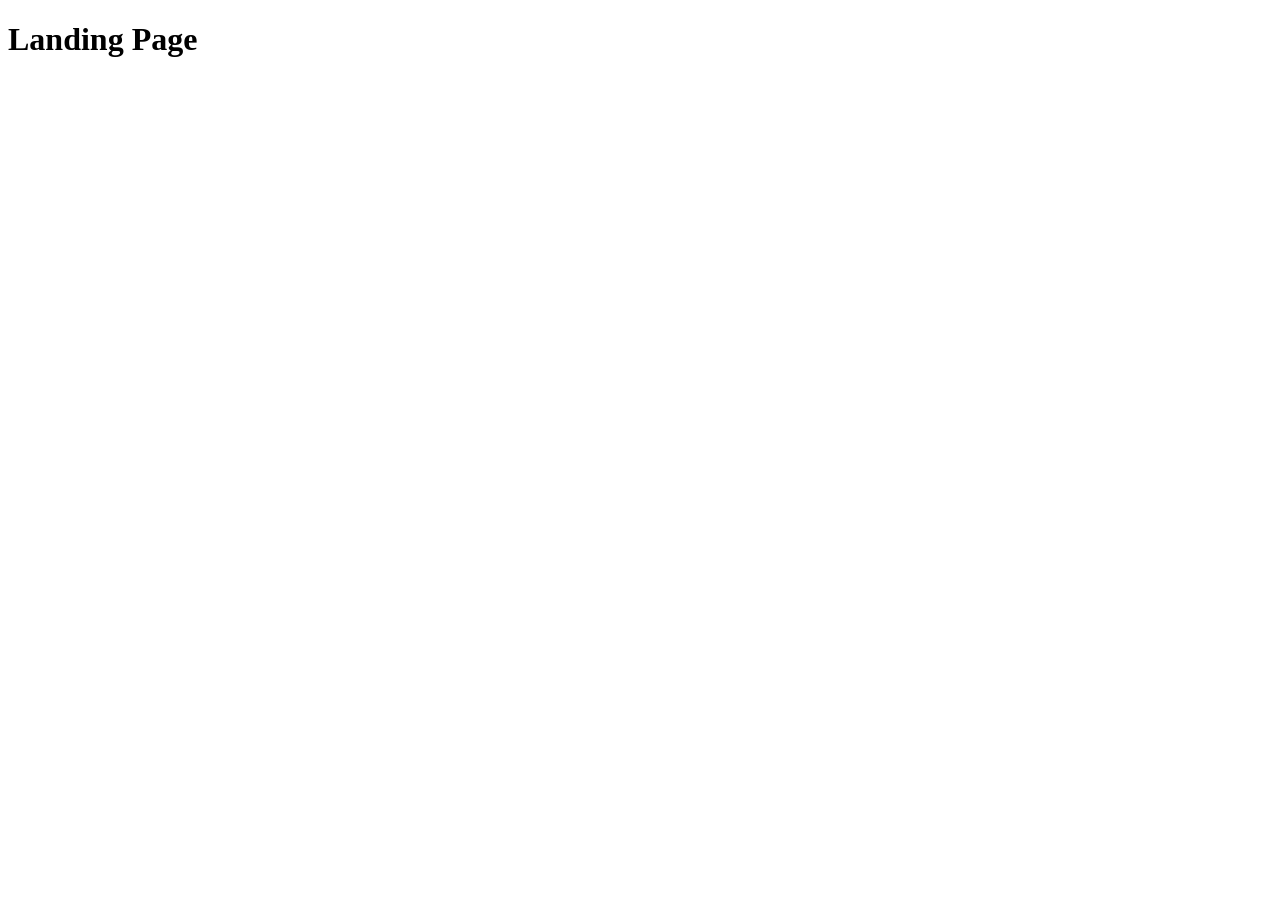
==== index.html @ e4af078d "deploy" ====
<!doctype html>
<html lang="en">
  <head>
    <meta charset="UTF-8" />
    <meta
      name="viewport"
      content="width=device-width, initial-scale=1.0"
    />
    <title>Landing Page</title>
    <link
      rel="stylesheet"
      href="src/styles/main.scss"
    />
    <script
      src="src/scripts/main.js"
      defer
    ></script>
  </head>
  <body>
    <h1>Landing Page</h1>
  </body>
</html>
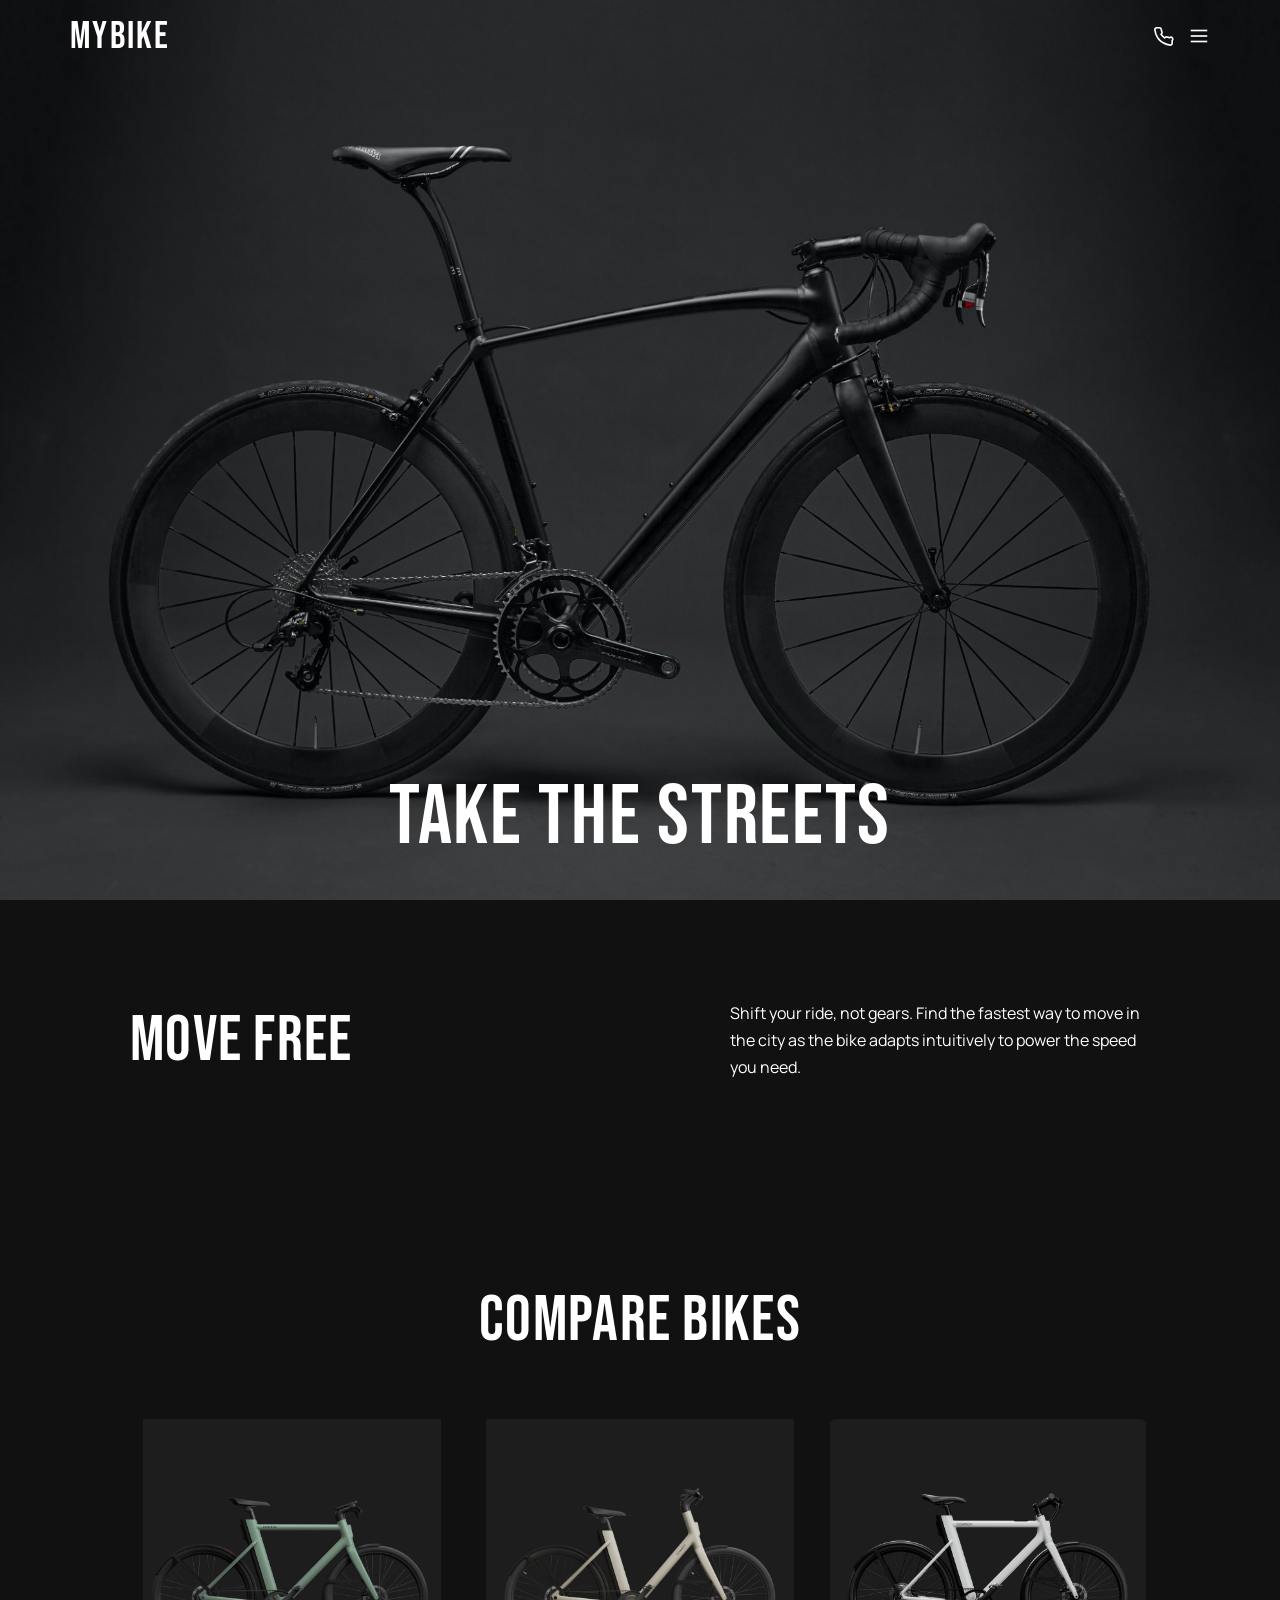
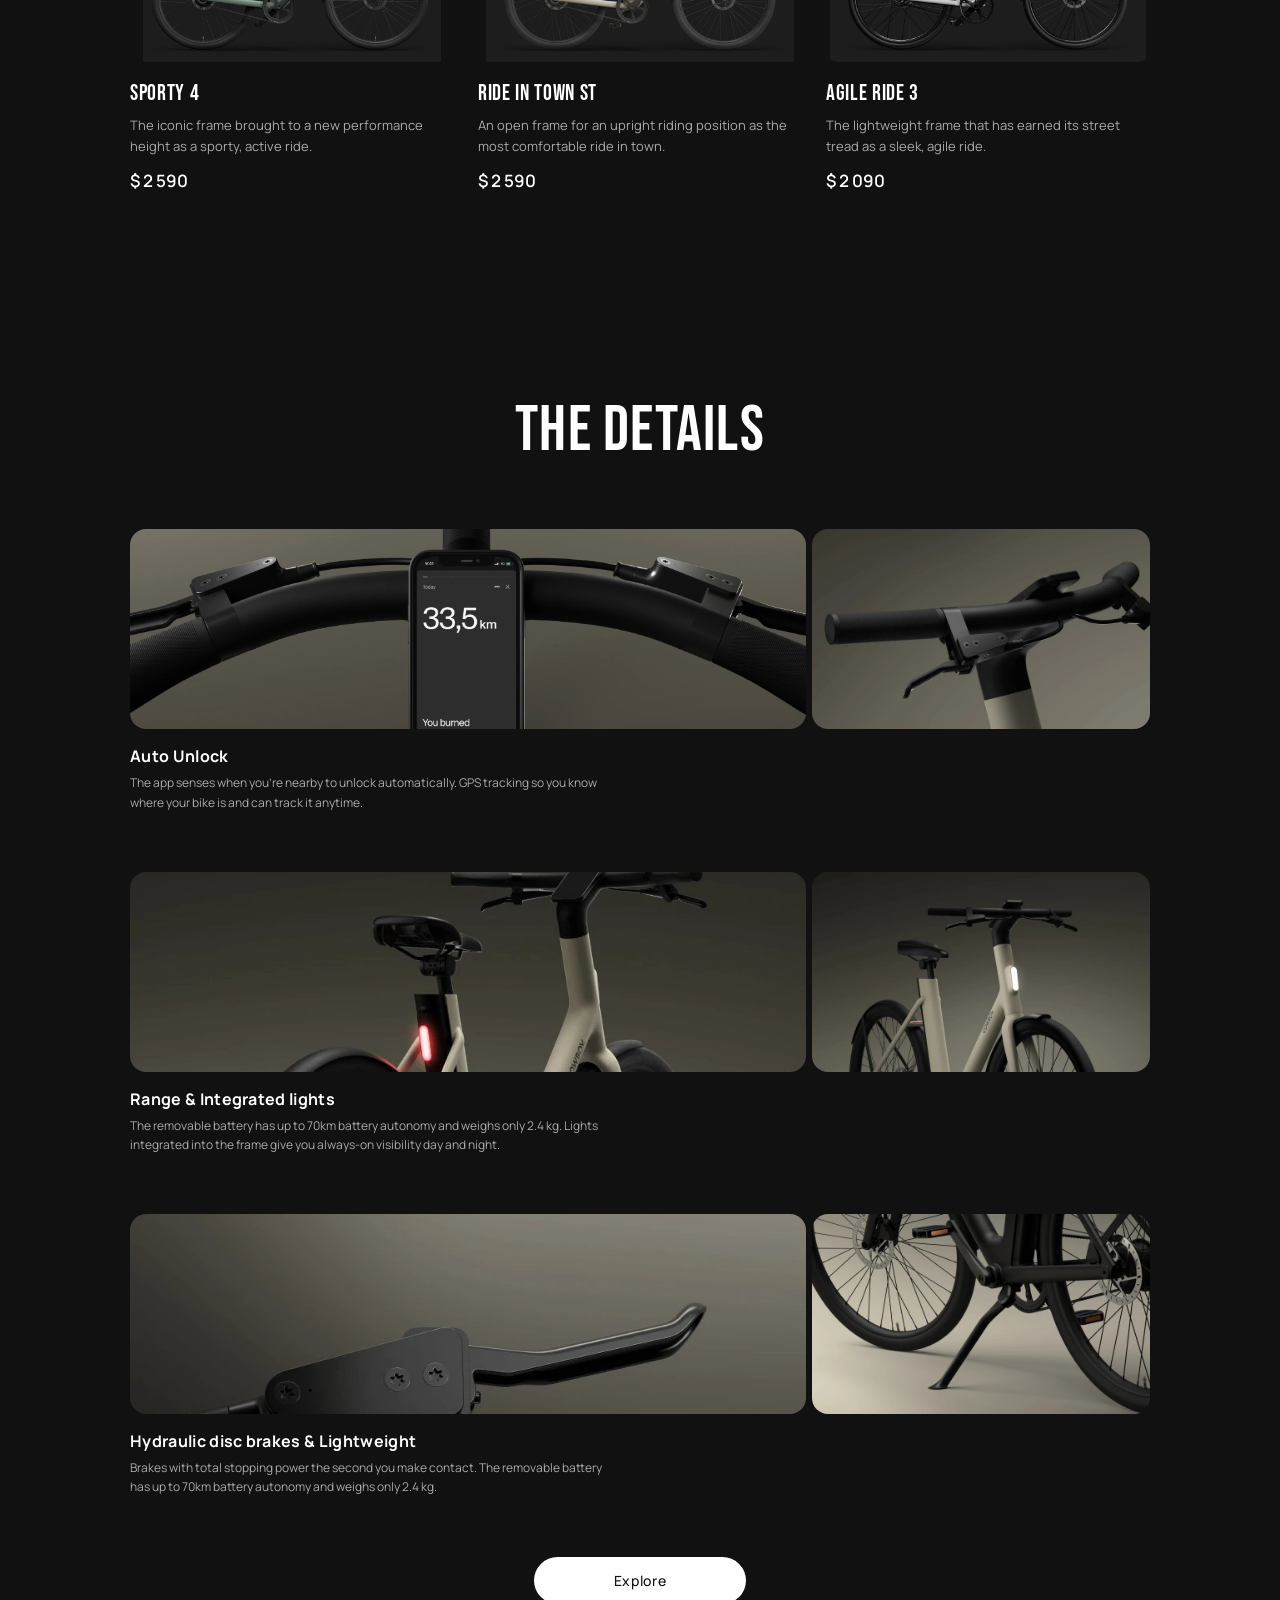
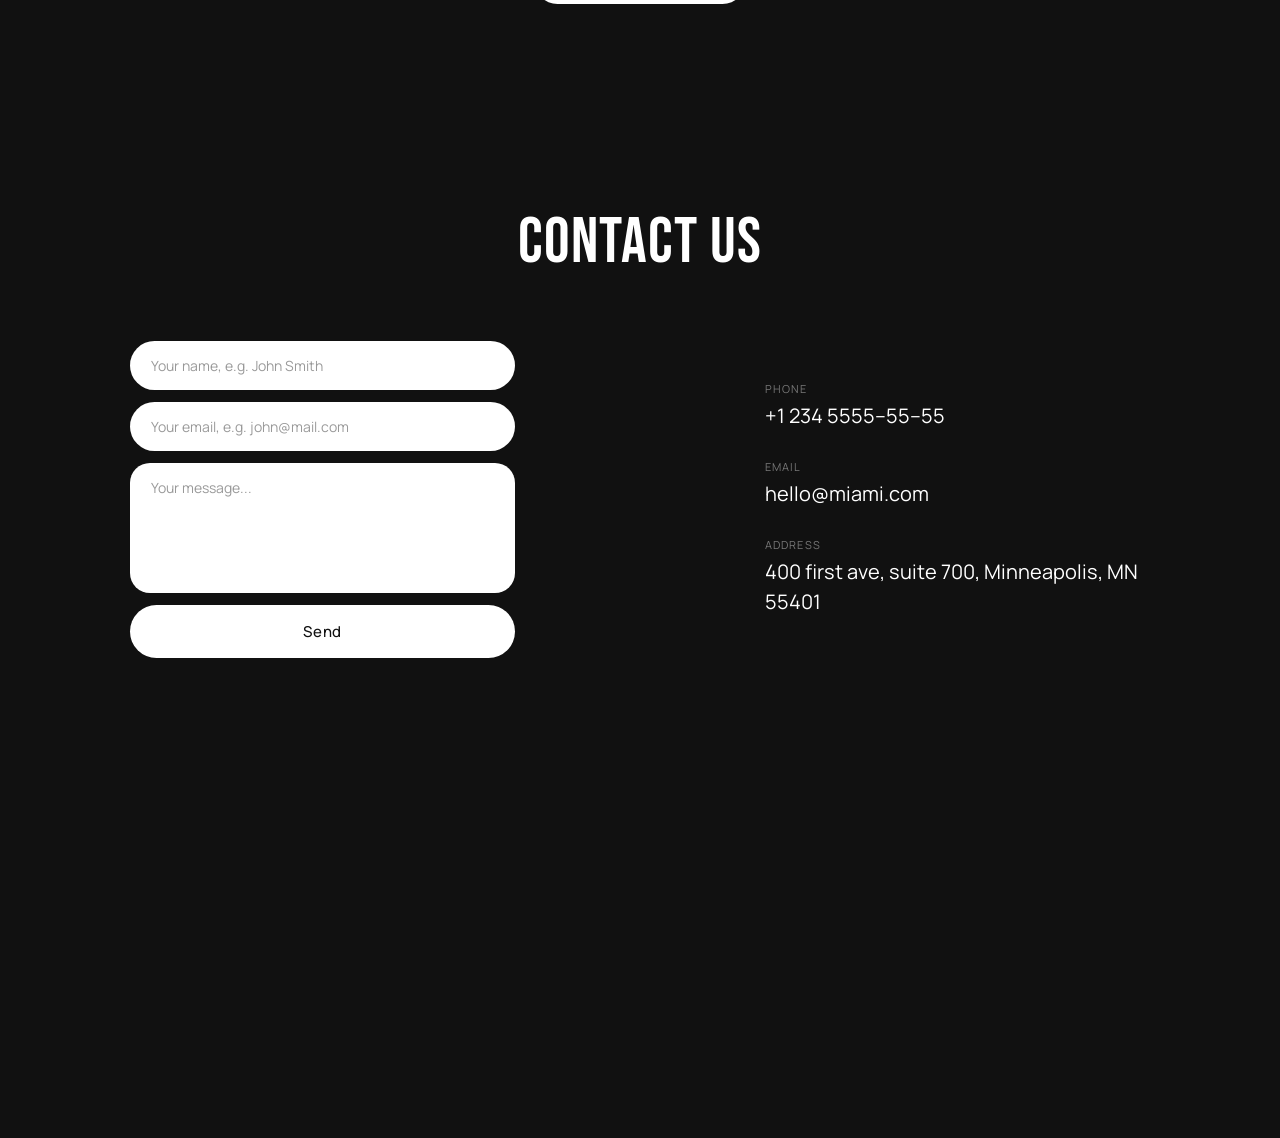
==== commit 67f40940: "fixs" ====
--- a/index.html
+++ b/index.html
@@ -2,21 +2,182 @@
 <html lang="en">
   <head>
     <meta charset="UTF-8" />
-    <meta
-      name="viewport"
-      content="width=device-width, initial-scale=1.0"
-    />
-    <title>Landing Page</title>
-    <link
-      rel="stylesheet"
-      href="src/styles/main.scss"
-    />
-    <script
-      src="src/scripts/main.js"
-      defer
-    ></script>
+    <meta name="viewport" content="width=device-width, initial-scale=1.0" />
+    <title>MyBiKE — Take the Streets</title>
+    <link rel="icon" href="src/img/logo.png" />
+    <link rel="preconnect" href="https://fonts.googleapis.com" />
+    <link rel="preconnect" href="https://fonts.gstatic.com" crossorigin="anonymous" />
+    <link href="https://fonts.googleapis.com/css2?family=Bebas+Neue&family=Manrope:wght@400;500;600&display=swap" rel="stylesheet" />
+    <link rel="stylesheet" href="src/styles/style.css" />
   </head>
   <body>
-    <h1>Landing Page</h1>
+    <div class="mobile-menu" id="mobileMenu">
+      <div class="mobile-menu__top">
+        <a href="#" class="mobile-menu__logo">MyBiKE</a>
+        <button class="mobile-menu__close" id="menuClose">&#215;</button>
+      </div>
+      <nav class="mobile-menu__nav">
+        <a href="#">Home</a>
+        <a href="#move-free">About Us</a>
+        <a href="#compare">Compare Bikes</a>
+        <a href="#details">Details</a>
+        <a href="#contact">Contacts</a>
+      </nav>
+      <div class="mobile-menu__footer">
+        <p><a href="tel:+12345555555">+1 234 5555&#8211;55&#8211;55</a></p>
+        <p class="link">Book a test ride</p>
+      </div>
+    </div>
+
+    <header class="header">
+      <div class="header__inner">
+        <a href="#" class="header__logo">MyBiKE</a>
+        <div class="header__right">
+          <a href="tel:+12345555555" class="header__phone">+1 234 555&#8211;55&#8211;55</a>
+          <div class="header__icons">
+            <a href="tel:+12345555555" class="header__icon-btn header__phone-btn" aria-label="Call">
+              <svg viewBox="0 0 24 24">
+                <path d="M22 16.92v3a2 2 0 0 1-2.18 2 19.79 19.79 0 0 1-8.63-3.07 19.5 19.5 0 0 1-5-5 19.79 19.79 0 0 1-3.07-8.67A2 2 0 0 1 5.11 3h3a2 2 0 0 1 2 1.72c.13.96.36 1.9.7 2.81a2 2 0 0 1-.45 2.11L9.91 10.09a16 16 0 0 0 4 4l.46-.46a2 2 0 0 1 2.11-.45c.91.34 1.85.57 2.81.7A2 2 0 0 1 22 16.92z"/>
+              </svg>
+              <span class="header__phone-tooltip">+1 234 555&#8211;55&#8211;55</span>
+            </a>
+            <button class="header__icon-btn" id="menuOpen" aria-label="Menu">
+              <svg viewBox="0 0 24 24">
+                <line x1="3" y1="6" x2="21" y2="6"/>
+                <line x1="3" y1="12" x2="21" y2="12"/>
+                <line x1="3" y1="18" x2="21" y2="18"/>
+              </svg>
+            </button>
+          </div>
+        </div>
+      </div>
+    </header>
+
+    <section class="hero">
+      <a href="#">
+        <img class="hero__bike" src="src/img/bike_black.jpg" alt="MyBike" />
+      </a>
+      <div class="hero__content">
+        <h1 class="hero__title">Take the Streets</h1>
+      </div>
+    </section>
+
+    <section class="move-free" id="move-free">
+      <div class="container">
+        <h2 class="move-free__title">Move Free</h2>
+        <p class="move-free__text">
+          Shift your ride, not gears. Find the fastest way to move in the city
+          as the bike adapts intuitively to power the speed you need.
+        </p>
+      </div>
+    </section>
+
+    <section class="compare" id="compare">
+      <div class="container">
+        <h2 class="section-title">Compare Bikes</h2>
+        <div class="compare__grid">
+          <div class="compare__card">
+            <a href="#" class="compare__img-wrap">
+              <img src="src/img/bike_green.png" alt="Sporty 4" />
+            </a>
+            <h3 class="compare__name">Sporty 4</h3>
+            <p class="compare__desc">The iconic frame brought to a new performance height as a sporty, active ride.</p>
+            <span class="compare__price">$ 2 590</span>
+          </div>
+          <div class="compare__card">
+            <a href="#" class="compare__img-wrap">
+              <img src="src/img/bike_beige.png" alt="Ride in town ST" />
+            </a>
+            <h3 class="compare__name">Ride in town ST</h3>
+            <p class="compare__desc">An open frame for an upright riding position as the most comfortable ride in town.</p>
+            <span class="compare__price">$ 2 590</span>
+          </div>
+          <div class="compare__card">
+            <a href="#" class="compare__img-wrap">
+              <img src="src/img/bike_white.png" alt="Agile ride 3" />
+            </a>
+            <h3 class="compare__name">Agile ride 3</h3>
+            <p class="compare__desc">The lightweight frame that has earned its street tread as a sleek, agile ride.</p>
+            <span class="compare__price">$ 2 090</span>
+          </div>
+        </div>
+      </div>
+    </section>
+
+    <section class="details" id="details">
+      <div class="container">
+        <h2 class="section-title">The Details</h2>
+        <div class="details__row">
+          <div class="details__photos">
+            <a href="#"><img src="src/img/app.png" alt="App" /></a>
+            <a href="#"><img src="src/img/handlebar.png" alt="Handlebar" /></a>
+          </div>
+          <div class="details__info">
+            <h3>Auto Unlock</h3>
+            <p>The app senses when you're nearby to unlock automatically. GPS tracking so you know where your bike is and can track it anytime.</p>
+          </div>
+        </div>
+        <div class="details__row">
+          <div class="details__photos details__photos--col">
+            <a href="#"><img src="src/img/bike_light_rear.png" alt="Rear light" /></a>
+            <a href="#"><img src="src/img/bike_light_front.png" alt="Front light" /></a>
+          </div>
+          <div class="details__info">
+            <h3>Range &amp; Integrated lights</h3>
+            <p>The removable battery has up to 70km battery autonomy and weighs only 2.4 kg. Lights integrated into the frame give you always-on visibility day and night.</p>
+          </div>
+        </div>
+        <div class="details__row">
+          <div class="details__photos">
+            <a href="#"><img src="src/img/brake1.png" alt="Brake" /></a>
+            <a href="#"><img src="src/img/kickstand1.png" alt="Kickstand" /></a>
+          </div>
+          <div class="details__info">
+            <h3>Hydraulic disc brakes &amp; Lightweight</h3>
+            <p>Brakes with total stopping power the second you make contact. The removable battery has up to 70km battery autonomy and weighs only 2.4 kg.</p>
+          </div>
+        </div>
+        <div class="details__cta">
+          <button class="btn">Explore</button>
+        </div>
+      </div>
+    </section>
+
+    <section class="contact" id="contact">
+      <div class="container">
+        <h2 class="section-title">Contact us</h2>
+        <div class="contact__grid">
+          <form class="contact__form" onsubmit="this.reset(); return false;">
+            <input type="text" name="name" placeholder="Your name, e.g. John Smith" required />
+            <input type="email" name="email" placeholder="Your email, e.g. john@mail.com" required />
+            <textarea name="message" placeholder="Your message..." required></textarea>
+            <button class="btn" type="submit">Send</button>
+          </form>
+          <div class="contact__info">
+            <div>
+              <label>Phone</label>
+              <p><a href="tel:+12345555555">+1 234 5555&#8211;55&#8211;55</a></p>
+            </div>
+            <div>
+              <label>Email</label>
+              <p><a href="mailto:hello@miami.com">hello@miami.com</a></p>
+            </div>
+            <div>
+              <label>Address</label>
+              <p>
+                <a href="https://www.google.com/maps/search/400+First+Ave+Suite+700+Minneapolis+MN+55401" target="_blank" rel="noopener noreferrer">
+                  400 first ave, suite 700, Minneapolis, MN 55401
+                </a>
+              </p>
+            </div>
+          </div>
+        </div>
+      </div>
+      <div class="contact__photo">
+        <img src="src/img/cyclists.jpg" alt="Cyclists" />
+      </div>
+    </section>
+
+    <script type="module" src="src/scripts/main.js"></script>
   </body>
 </html>
--- a/src/styles/style.css
+++ b/src/styles/style.css
@@ -0,0 +1,716 @@
+*,
+*::before,
+*::after {
+  box-sizing: border-box;
+  margin: 0;
+  padding: 0;
+}
+
+html {
+  scroll-behavior: smooth;
+  overflow-x: hidden;
+}
+
+body {
+  font-family: Manrope, sans-serif;
+  background: #111;
+  color: #fff;
+  overflow-x: hidden;
+  -webkit-font-smoothing: antialiased;
+}
+
+body:has(.mobile-menu.is-open) {
+  overflow: hidden;
+}
+
+img {
+  display: block;
+  max-width: 100%;
+}
+
+a {
+  text-decoration: none;
+  color: inherit;
+}
+
+h1,
+h2,
+h3 {
+  font-family: "Bebas Neue", sans-serif;
+  font-weight: 400;
+  letter-spacing: 0.02em;
+}
+
+.container {
+  max-width: 1260px;
+  margin: 0 auto;
+  padding: 0 120px;
+}
+@media (max-width: 1024px) {
+  .container {
+    padding: 0 40px;
+  }
+}
+@media (max-width: 744px) {
+  .container {
+    padding: 0 32px;
+  }
+}
+@media (max-width: 480px) {
+  .container {
+    padding: 0 20px;
+  }
+}
+@media (max-width: 320px) {
+  .container {
+    padding: 0 16px;
+  }
+}
+
+.section-title {
+  font-size: clamp(40px, 5vw, 72px);
+  text-align: center;
+  margin-bottom: 60px;
+}
+
+.btn {
+  background: #fff;
+  color: #111;
+  border: none;
+  border-radius: 40px;
+  padding: 14px 80px;
+  font-family: Manrope, sans-serif;
+  font-size: 14px;
+  font-weight: 500;
+  letter-spacing: 0.05em;
+  cursor: pointer;
+  transition: background-color 0.3s ease;
+}
+.btn:hover {
+  background: #ddd;
+}
+
+.mobile-menu {
+  display: none;
+  position: fixed;
+  inset: 0;
+  z-index: 200;
+  background: #1a1a1a;
+  flex-direction: column;
+  overflow: auto;
+}
+.mobile-menu.is-open {
+  display: flex;
+}
+.mobile-menu__top {
+  display: flex;
+  align-items: center;
+  justify-content: space-between;
+  padding: 24px 32px;
+  position: sticky;
+  top: 0;
+  z-index: 1;
+  background: #1a1a1a;
+  border-bottom: 1px solid rgba(255, 255, 255, 0.08);
+}
+.mobile-menu__logo {
+  font-family: "Bebas Neue", sans-serif;
+  font-size: 26px;
+  color: #fff;
+  text-decoration: none;
+}
+.mobile-menu__close {
+  background: none;
+  border: none;
+  cursor: pointer;
+  font-size: 32px;
+  color: #fff;
+  line-height: 1;
+  padding: 0;
+}
+.mobile-menu__nav {
+  display: flex;
+  flex-direction: column;
+  gap: 4px;
+  padding: 40px 32px;
+  /* stylelint-disable-next-line no-descending-specificity */
+}
+.mobile-menu__nav a {
+  font-family: "Bebas Neue", sans-serif;
+  font-size: 38px;
+  color: #fff;
+  letter-spacing: 0.03em;
+  text-decoration: none;
+  transition: opacity 0.3s ease;
+}
+.mobile-menu__nav a:hover {
+  opacity: 0.6;
+}
+.mobile-menu__footer {
+  margin-top: auto;
+  padding: 24px 32px;
+}
+.mobile-menu__footer a:hover {
+  opacity: 1;
+}
+.mobile-menu__footer {
+  /* stylelint-disable-next-line no-descending-specificity */
+}
+.mobile-menu__footer a {
+  color: #fff;
+  text-decoration: none;
+}
+.mobile-menu__footer p {
+  font-size: 13px;
+  color: #fff;
+  margin-bottom: 4px;
+}
+.mobile-menu__footer p.link {
+  text-decoration: underline;
+  cursor: pointer;
+}
+
+.header {
+  position: absolute;
+  top: 0;
+  left: 0;
+  width: 100%;
+  z-index: 100;
+  background: transparent;
+}
+.header__inner {
+  max-width: 1260px;
+  margin: 0 auto;
+  display: flex;
+  align-items: center;
+  justify-content: space-between;
+  height: 72px;
+  padding: 0 60px;
+}
+@media (max-width: 1024px) {
+  .header__inner {
+    padding: 0 40px;
+  }
+}
+@media (max-width: 744px) {
+  .header__inner {
+    padding: 0 32px;
+  }
+}
+@media (max-width: 480px) {
+  .header__inner {
+    padding: 0 20px;
+  }
+}
+.header__logo {
+  font-family: "Bebas Neue", sans-serif;
+  font-size: 38px;
+  letter-spacing: 0.06em;
+  color: #fff;
+  text-decoration: none;
+  transition: opacity 0.3s ease;
+}
+.header__logo:hover {
+  opacity: 0.7;
+}
+.header__right {
+  display: flex;
+  align-items: center;
+  gap: 24px;
+}
+.header__phone {
+  display: none;
+  font-size: 13px;
+  color: #ccc;
+  text-decoration: none;
+  transition: color 0.3s ease;
+}
+.header__phone:hover {
+  color: #fff;
+}
+@media (max-width: 744px) {
+  .header__phone {
+    display: none;
+  }
+}
+.header__icons {
+  display: flex;
+  gap: 14px;
+}
+.header__icon-btn {
+  display: flex;
+  align-items: center;
+  background: none;
+  border: none;
+  cursor: pointer;
+  padding: 0;
+  color: #fff;
+  transition: color 0.3s ease;
+  position: relative;
+}
+.header__icon-btn:hover {
+  color: #c2c2c2;
+}
+.header__icon-btn svg {
+  width: 22px;
+  height: 22px;
+  fill: none;
+  stroke: currentColor;
+  stroke-width: 1.8;
+}
+.header__icon-btn.header__phone-btn .header__phone-tooltip {
+  position: absolute;
+  top: calc(100% + 10px);
+  right: 0;
+  background: rgba(30, 30, 30, 0.95);
+  border: 1px solid rgba(255, 255, 255, 0.15);
+  border-radius: 8px;
+  padding: 8px 14px;
+  white-space: nowrap;
+  font-family: Manrope, sans-serif;
+  font-size: 13px;
+  color: #fff;
+  pointer-events: none;
+  opacity: 0;
+  transform: translateY(-4px);
+  transition: opacity 0.2s ease, transform 0.2s ease;
+}
+.header__icon-btn.header__phone-btn .header__phone-tooltip::before {
+  content: "";
+  position: absolute;
+  top: -5px;
+  right: 12px;
+  width: 8px;
+  height: 8px;
+  background: rgba(30, 30, 30, 0.95);
+  border-left: 1px solid rgba(255, 255, 255, 0.15);
+  border-top: 1px solid rgba(255, 255, 255, 0.15);
+  transform: rotate(45deg);
+}
+.header__icon-btn.header__phone-btn:hover .header__phone-tooltip {
+  opacity: 1;
+  transform: translateY(0);
+}
+
+.hero {
+  position: relative;
+  height: 100vh;
+  min-height: 600px;
+  overflow: hidden;
+  background: #111;
+}
+.hero a {
+  display: block;
+  position: absolute;
+  inset: 0;
+  overflow: hidden;
+}
+.hero a:hover .hero__bike {
+  transform: scale(1.04);
+}
+.hero {
+  /* stylelint-disable-next-line no-descending-specificity */
+}
+.hero__bike {
+  position: absolute;
+  inset: 0;
+  width: 100%;
+  height: 100%;
+  -o-object-fit: cover;
+     object-fit: cover;
+  -o-object-position: center center;
+     object-position: center center;
+  transition: transform 0.3s ease;
+}
+@media (max-width: 480px) {
+  .hero__bike {
+    -o-object-position: 80% 30%;
+       object-position: 80% 30%;
+  }
+}
+.hero__content {
+  position: relative;
+  z-index: 2;
+  height: 100%;
+  display: flex;
+  align-items: flex-end;
+  justify-content: center;
+  padding-bottom: 40px;
+  pointer-events: none;
+}
+.hero__title {
+  font-family: "Bebas Neue", sans-serif;
+  font-weight: 400;
+  line-height: 1;
+  color: #fff;
+  white-space: nowrap;
+  width: 100%;
+  display: block;
+  text-align: center;
+  padding: 0;
+}
+
+.move-free {
+  background: #111;
+  padding: 100px 0;
+}
+@media (max-width: 1024px) {
+  .move-free {
+    padding: 72px 0;
+  }
+}
+@media (max-width: 480px) {
+  .move-free {
+    padding: 52px 0;
+  }
+}
+.move-free .container {
+  display: flex;
+  align-items: center;
+  justify-content: space-between;
+  gap: 60px;
+}
+@media (max-width: 744px) {
+  .move-free .container {
+    flex-direction: column;
+    align-items: flex-start;
+    gap: 20px;
+  }
+}
+.move-free__title {
+  font-size: clamp(40px, 5vw, 76px);
+  color: #fff;
+  flex-shrink: 0;
+}
+.move-free__text {
+  font-size: 16px;
+  line-height: 1.7;
+  color: #fff;
+  max-width: 420px;
+}
+@media (max-width: 744px) {
+  .move-free__text {
+    max-width: 100%;
+  }
+}
+
+.compare {
+  padding: 100px 0;
+}
+@media (max-width: 1024px) {
+  .compare {
+    padding: 72px 0;
+  }
+}
+@media (max-width: 480px) {
+  .compare {
+    padding: 52px 0;
+  }
+}
+.compare__grid {
+  display: grid;
+  grid-template-columns: repeat(3, 1fr);
+  gap: 24px;
+}
+@media (max-width: 1024px) {
+  .compare__grid {
+    grid-template-columns: 1fr;
+    max-width: 520px;
+    margin: 0 auto;
+  }
+}
+@media (max-width: 480px) {
+  .compare__grid {
+    grid-template-columns: 1fr;
+    max-width: 100%;
+  }
+}
+.compare__card {
+  background: transparent;
+}
+.compare__img-wrap {
+  display: block;
+  border-radius: 12px;
+  overflow: hidden;
+  background: transparent;
+  aspect-ratio: 4/3;
+  margin-bottom: 18px;
+}
+.compare__img-wrap img {
+  width: 100%;
+  height: 100%;
+  -o-object-fit: contain;
+     object-fit: contain;
+  transition: transform 0.3s ease;
+}
+.compare__img-wrap:hover img {
+  transform: scale(1.07);
+}
+.compare__name {
+  font-family: "Bebas Neue", sans-serif;
+  font-size: 22px;
+  letter-spacing: 0.03em;
+  margin-bottom: 8px;
+}
+.compare__desc {
+  font-size: 13px;
+  line-height: 1.65;
+  color: #aaa;
+  margin-bottom: 12px;
+}
+.compare__price {
+  font-size: 17px;
+  font-weight: 600;
+}
+
+.details {
+  padding: 100px 0;
+}
+@media (max-width: 1024px) {
+  .details {
+    padding: 72px 0;
+  }
+}
+@media (max-width: 480px) {
+  .details {
+    padding: 52px 0;
+  }
+}
+.details__row {
+  margin-bottom: 60px;
+}
+.details__photos {
+  display: grid;
+  grid-template-columns: 2fr 1fr;
+  gap: 6px;
+  margin-bottom: 16px;
+}
+.details__photos a {
+  display: block;
+  overflow: hidden;
+  border-radius: 16px;
+  /* stylelint-disable-next-line no-descending-specificity */
+}
+.details__photos a img {
+  width: 100%;
+  height: 200px;
+  -o-object-fit: cover;
+     object-fit: cover;
+  -o-object-position: center 30%;
+     object-position: center 30%;
+  transition: transform 0.3s ease;
+}
+@media (max-width: 1024px) {
+  .details__photos a img {
+    height: 170px;
+  }
+}
+@media (max-width: 480px) {
+  .details__photos a img {
+    height: 140px;
+  }
+}
+.details__photos a:hover img {
+  transform: scale(1.05);
+}
+@media (max-width: 480px) {
+  .details__photos {
+    grid-template-columns: 2fr 1fr;
+  }
+}
+.details {
+  /* stylelint-disable no-descending-specificity */
+}
+.details__photos--col {
+  grid-template-columns: 2fr 1fr;
+}
+.details__photos--col img {
+  height: 200px;
+}
+@media (max-width: 1024px) {
+  .details__photos--col img {
+    height: 170px;
+  }
+}
+@media (max-width: 480px) {
+  .details__photos--col img {
+    height: 140px;
+  }
+}
+.details__info {
+  margin-top: 12px;
+}
+.details__info h3 {
+  font-family: Manrope, sans-serif;
+  font-weight: 700;
+  font-size: 16px;
+  margin-bottom: 6px;
+  color: #fff;
+}
+.details__info p {
+  font-size: 12px;
+  line-height: 1.6;
+  color: #aaa;
+  max-width: 480px;
+}
+.details__cta {
+  text-align: center;
+  margin-top: 40px;
+}
+
+.contact {
+  padding: 100px 0 0;
+}
+@media (max-width: 1024px) {
+  .contact {
+    padding-top: 72px;
+  }
+}
+@media (max-width: 480px) {
+  .contact {
+    padding-top: 52px;
+  }
+}
+.contact .container {
+  padding-bottom: 80px;
+}
+.contact__grid {
+  display: grid;
+  grid-template-columns: 1fr 1fr;
+  gap: 250px;
+}
+@media (max-width: 744px) {
+  .contact__grid {
+    grid-template-columns: 1fr;
+    gap: 44px;
+  }
+}
+@media (max-width: 480px) {
+  .contact__grid {
+    gap: 32px;
+  }
+}
+.contact__form {
+  display: flex;
+  flex-direction: column;
+  gap: 12px;
+}
+.contact__form input {
+  width: 100%;
+  background: #fff;
+  border: 1.5px solid rgba(255, 255, 255, 0.15);
+  border-radius: 40px;
+  color: #111;
+  font-family: Manrope, sans-serif;
+  font-size: 14px;
+  padding: 14px 20px;
+  outline: none;
+  transition: border-color 0.3s ease;
+}
+.contact__form input:-webkit-autofill, .contact__form input:-webkit-autofill:hover, .contact__form input:-webkit-autofill:focus, .contact__form input:-webkit-autofill:active {
+  -webkit-box-shadow: 0 0 0 1000px #fff inset !important;
+  -webkit-text-fill-color: #111 !important;
+  caret-color: #111;
+  -webkit-transition: background-color 9999s ease-in-out 0s;
+  transition: background-color 9999s ease-in-out 0s;
+}
+.contact__form input::-moz-placeholder {
+  color: rgba(0, 0, 0, 0.4);
+}
+.contact__form input::placeholder {
+  color: rgba(0, 0, 0, 0.4);
+}
+.contact__form input:focus {
+  border-color: rgba(255, 255, 255, 0.6);
+}
+.contact__form textarea {
+  width: 100%;
+  background: #fff;
+  border: 1.5px solid rgba(255, 255, 255, 0.15);
+  border-radius: 20px;
+  color: #111;
+  font-family: Manrope, sans-serif;
+  font-size: 14px;
+  padding: 14px 20px;
+  outline: none;
+  resize: none;
+  height: 130px;
+  transition: border-color 0.3s ease;
+}
+.contact__form textarea::-moz-placeholder {
+  color: rgba(0, 0, 0, 0.4);
+}
+.contact__form textarea::placeholder {
+  color: rgba(0, 0, 0, 0.4);
+}
+.contact__form textarea:focus {
+  border-color: rgba(255, 255, 255, 0.6);
+}
+.contact__form .btn {
+  width: 100%;
+  background: #fff;
+  color: #111;
+  border: none;
+  border-radius: 40px;
+  padding: 16px 40px;
+  font-family: Manrope, sans-serif;
+  font-size: 15px;
+  font-weight: 500;
+  cursor: pointer;
+  transition: background 0.3s ease;
+}
+.contact__form .btn:hover {
+  background: #ddd;
+}
+.contact__info {
+  display: flex;
+  flex-direction: column;
+  gap: 28px;
+  justify-content: center;
+}
+.contact__info label {
+  display: block;
+  font-size: 11px;
+  letter-spacing: 0.1em;
+  text-transform: uppercase;
+  color: #777;
+  margin-bottom: 5px;
+}
+.contact__info p {
+  font-size: 20px;
+  line-height: 1.5;
+  color: #fff;
+}
+.contact__info a {
+  color: #fff;
+  text-decoration: none;
+  transition: color 0.3s ease;
+}
+.contact__info a:hover {
+  color: #aaa;
+}
+.contact__photo {
+  width: 100%;
+  height: 400px;
+  overflow: hidden;
+  position: sticky;
+  bottom: 0;
+  z-index: -1;
+}
+.contact__photo img {
+  width: 100%;
+  height: 100%;
+  -o-object-fit: cover;
+     object-fit: cover;
+  -o-object-position: center top;
+     object-position: center top;
+  transform: scale(1);
+  opacity: 0;
+  transition: transform 0.08s linear, opacity 0.3s ease;
+  will-change: transform, opacity;
+}
+@media (max-width: 480px) {
+  .contact__photo {
+    height: 240px;
+  }
+}/*# sourceMappingURL=style.css.map */
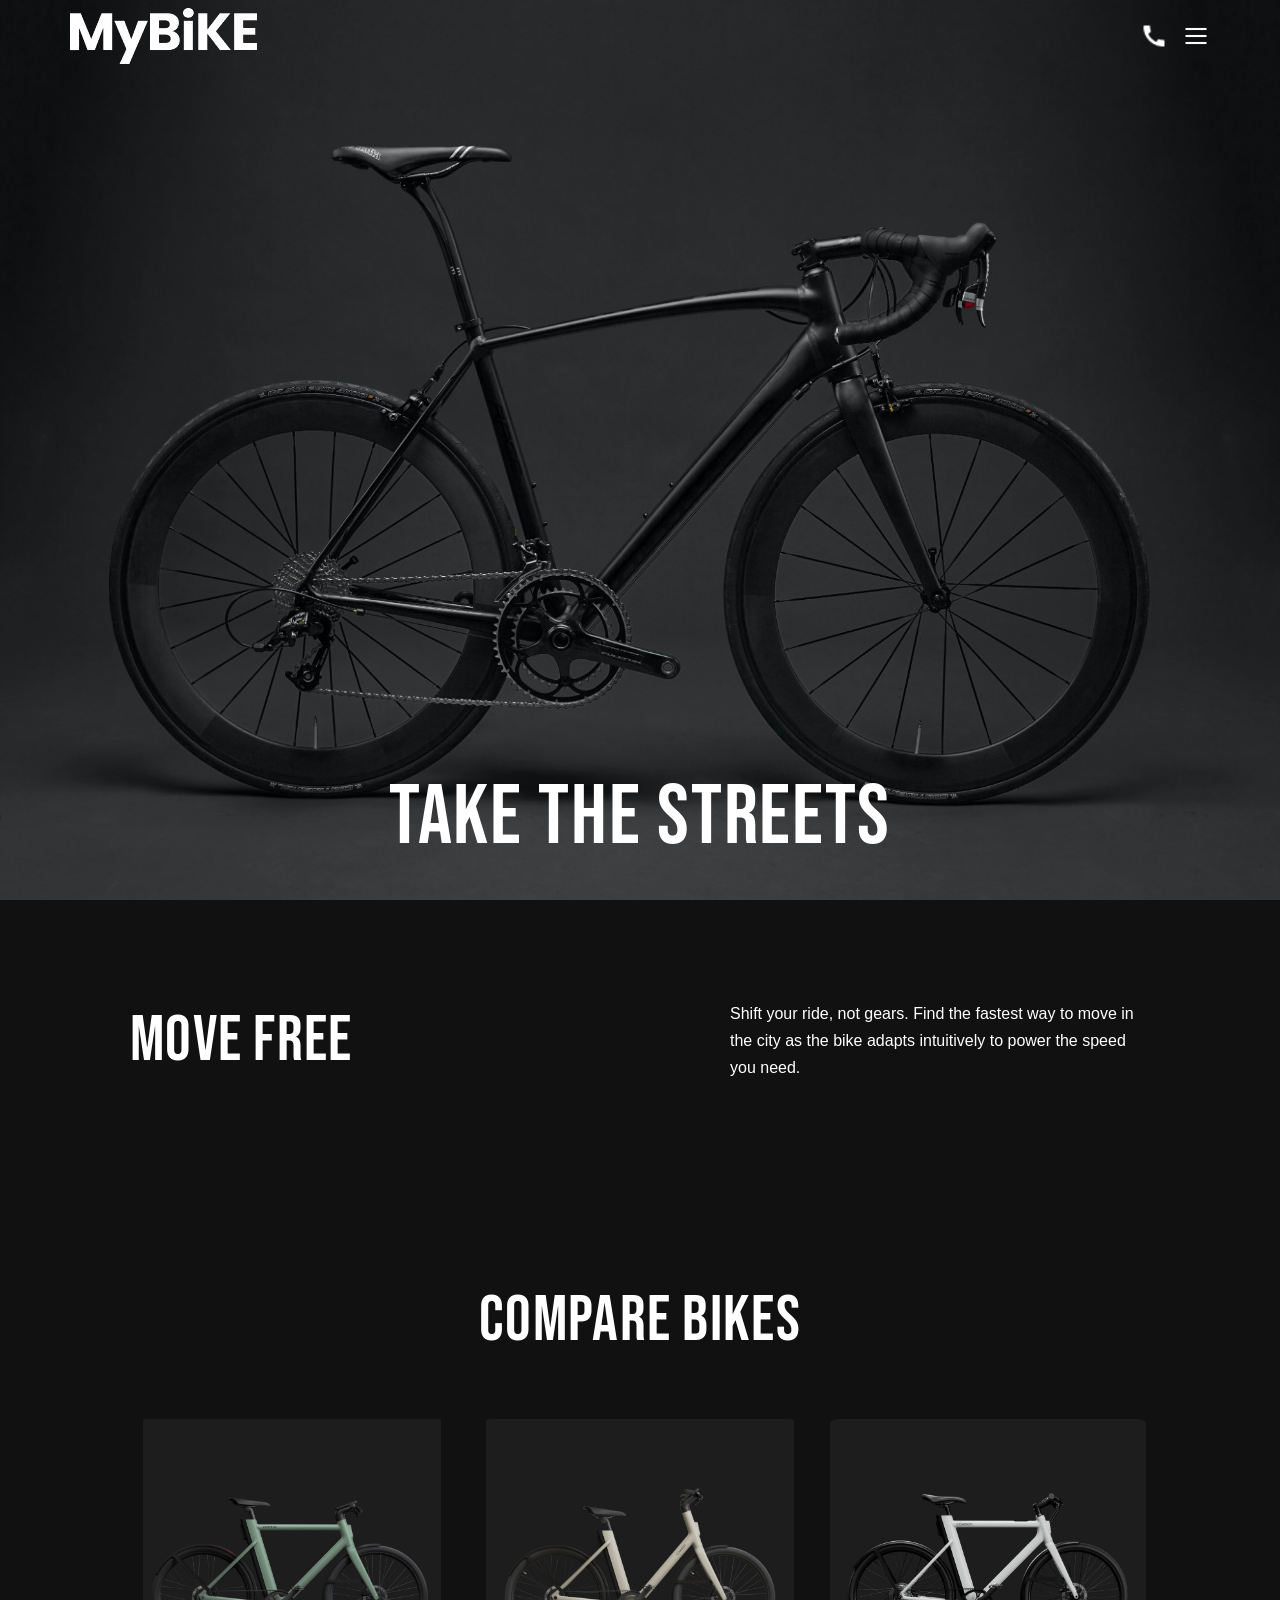
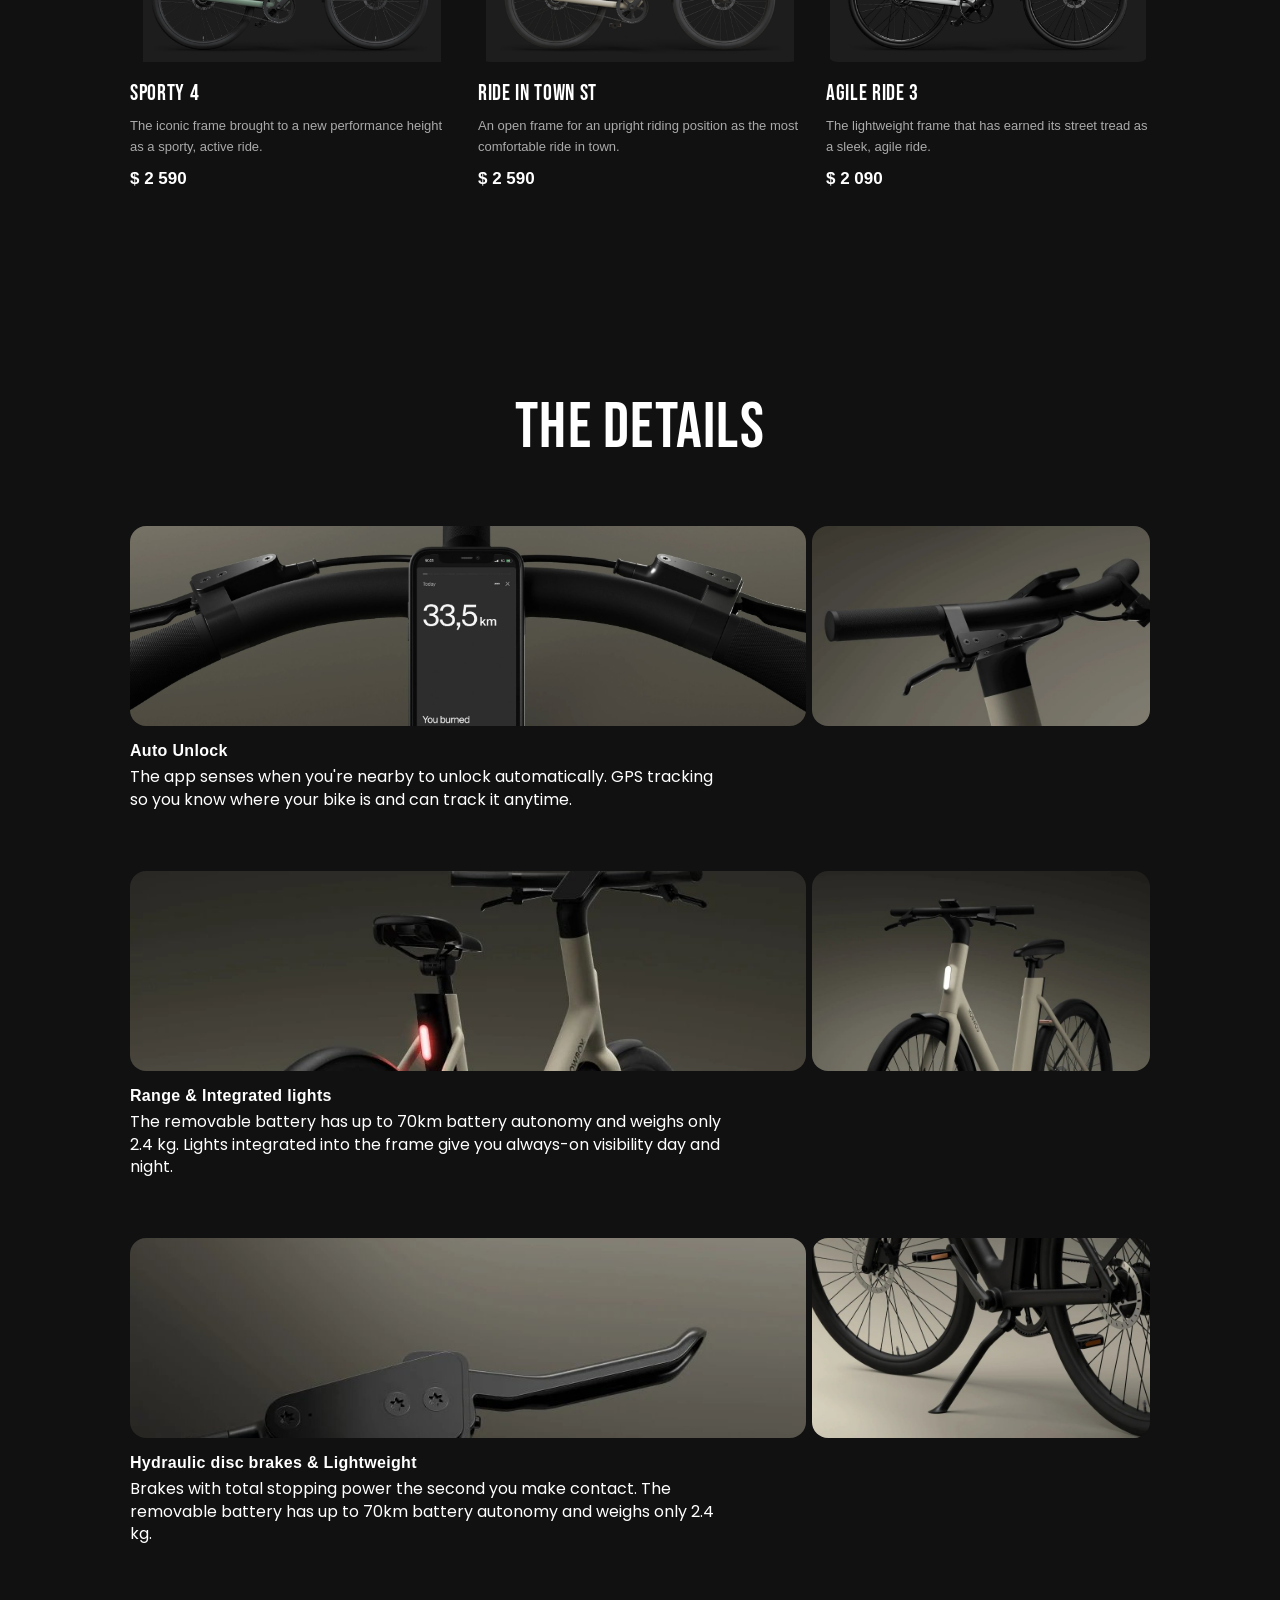
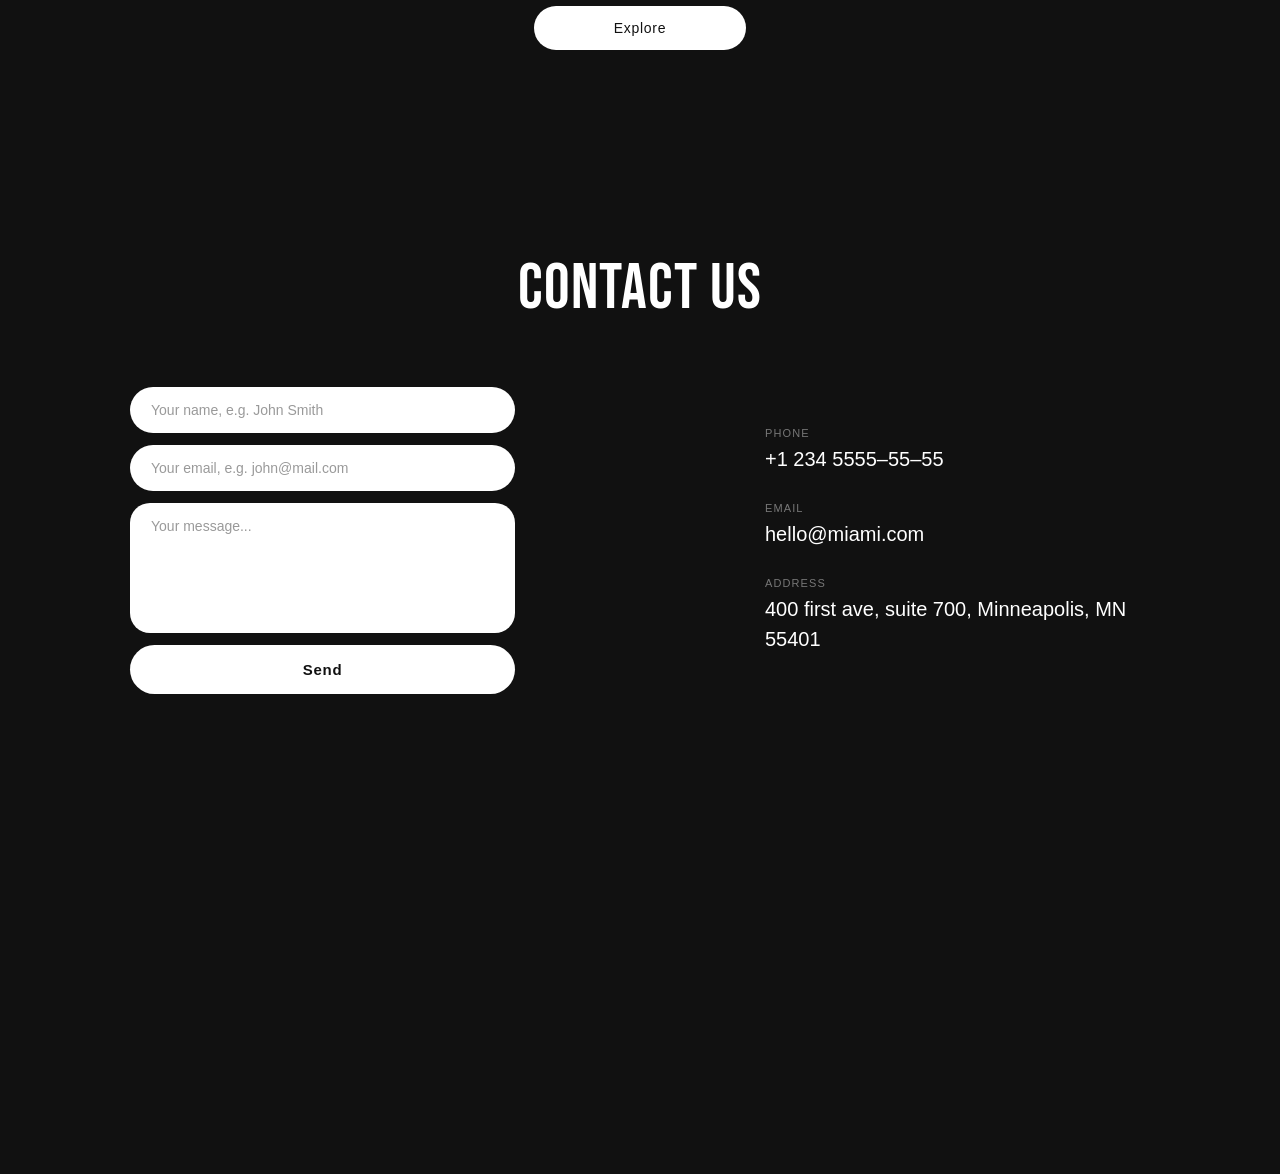
==== commit 8552068d: "fix x2" ====
--- a/index.html
+++ b/index.html
@@ -4,16 +4,16 @@
     <meta charset="UTF-8" />
     <meta name="viewport" content="width=device-width, initial-scale=1.0" />
     <title>MyBiKE — Take the Streets</title>
-    <link rel="icon" href="src/img/logo.png" />
     <link rel="preconnect" href="https://fonts.googleapis.com" />
-    <link rel="preconnect" href="https://fonts.gstatic.com" crossorigin="anonymous" />
-    <link href="https://fonts.googleapis.com/css2?family=Bebas+Neue&family=Manrope:wght@400;500;600&display=swap" rel="stylesheet" />
+    <link rel="preconnect" href="https://fonts.gstatic.com"
+    crossorigin="anonymous" />
+    <link href="https://fonts.googleapis.com/css2?family=Bebas+Neue&family=Poppins:wght@400;500;600;700&display=swap" rel="stylesheet" />
     <link rel="stylesheet" href="src/styles/style.css" />
   </head>
   <body>
     <div class="mobile-menu" id="mobileMenu">
       <div class="mobile-menu__top">
-        <a href="#" class="mobile-menu__logo">MyBiKE</a>
+        <a href="#" class="mobile-menu__logo"><img src="src/img/MyBiKE.png" alt="MyBiKE" /></a>
         <button class="mobile-menu__close" id="menuClose">&#215;</button>
       </div>
       <nav class="mobile-menu__nav">
@@ -31,22 +31,29 @@
 
     <header class="header">
       <div class="header__inner">
-        <a href="#" class="header__logo">MyBiKE</a>
+        <a href="#" class="header__logo"><img src="src/img/MyBiKE.png" alt="MyBiKE" /></a>
         <div class="header__right">
           <a href="tel:+12345555555" class="header__phone">+1 234 555&#8211;55&#8211;55</a>
           <div class="header__icons">
-            <a href="tel:+12345555555" class="header__icon-btn header__phone-btn" aria-label="Call">
-              <svg viewBox="0 0 24 24">
-                <path d="M22 16.92v3a2 2 0 0 1-2.18 2 19.79 19.79 0 0 1-8.63-3.07 19.5 19.5 0 0 1-5-5 19.79 19.79 0 0 1-3.07-8.67A2 2 0 0 1 5.11 3h3a2 2 0 0 1 2 1.72c.13.96.36 1.9.7 2.81a2 2 0 0 1-.45 2.11L9.91 10.09a16 16 0 0 0 4 4l.46-.46a2 2 0 0 1 2.11-.45c.91.34 1.85.57 2.81.7A2 2 0 0 1 22 16.92z"/>
-              </svg>
+            <a href="tel:+12345555555" class="header__icon-btn header__phone-btn"
+            aria-label="Call">
+              <img src="src/img/Icon-Phone-call.png" alt="Call"
+              class="header__icon-img" />
               <span class="header__phone-tooltip">+1 234 555&#8211;55&#8211;55</span>
             </a>
-            <button class="header__icon-btn" id="menuOpen" aria-label="Menu">
+            <button class="header__icon-btn header__burger-btn" id="menuOpen"
+            aria-label="Menu">
               <svg viewBox="0 0 24 24">
-                <line x1="3" y1="6" x2="21" y2="6"/>
-                <line x1="3" y1="12" x2="21" y2="12"/>
-                <line x1="3" y1="18" x2="21" y2="18"/>
+                <line x1="3" y1="6"
+                x2="21" y2="6"/>
+                <line x1="3" y1="12"
+                x2="21" y2="12"/>
+                <line x1="3" y1="18"
+                x2="21" y2="18"/>
               </svg>
+              <img src="src/img/Icon-Burger-menu-hover.png"
+              alt="aaa"
+              class="header__burger-hover" />
             </button>
           </div>
         </div>
@@ -55,7 +62,8 @@
 
     <section class="hero">
       <a href="#">
-        <img class="hero__bike" src="src/img/bike_black.jpg" alt="MyBike" />
+        <img class="hero__bike" src="src/img/bike_black.jpg"
+        alt="MyBike" />
       </a>
       <div class="hero__content">
         <h1 class="hero__title">Take the Streets</h1>
@@ -148,9 +156,12 @@
         <h2 class="section-title">Contact us</h2>
         <div class="contact__grid">
           <form class="contact__form" onsubmit="this.reset(); return false;">
-            <input type="text" name="name" placeholder="Your name, e.g. John Smith" required />
-            <input type="email" name="email" placeholder="Your email, e.g. john@mail.com" required />
-            <textarea name="message" placeholder="Your message..." required></textarea>
+            <input type="text" name="name"
+            placeholder="Your name, e.g. John Smith" required />
+            <input type="email" name="email"
+            placeholder="Your email, e.g. john@mail.com" required />
+            <textarea name="message" placeholder="Your message..."
+            required></textarea>
             <button class="btn" type="submit">Send</button>
           </form>
           <div class="contact__info">
@@ -165,7 +176,8 @@
             <div>
               <label>Address</label>
               <p>
-                <a href="https://www.google.com/maps/search/400+First+Ave+Suite+700+Minneapolis+MN+55401" target="_blank" rel="noopener noreferrer">
+                <a href="https://www.google.com/maps/search/400+First+Ave+Suite+700+Minneapolis+MN+55401" target="_blank"
+                rel="noopener noreferrer">
                   400 first ave, suite 700, Minneapolis, MN 55401
                 </a>
               </p>
--- a/src/styles/style.css
+++ b/src/styles/style.css
@@ -95,12 +95,15 @@
   position: fixed;
   inset: 0;
   z-index: 200;
-  background: #1a1a1a;
+  background: #c8c8c4;
   flex-direction: column;
   overflow: auto;
+  transform: translateX(-100%);
+  transition: transform 0.4s cubic-bezier(0.4, 0, 0.2, 1);
 }
 .mobile-menu.is-open {
   display: flex;
+  transform: translateX(0);
 }
 .mobile-menu__top {
   display: flex;
@@ -110,64 +113,96 @@
   position: sticky;
   top: 0;
   z-index: 1;
-  background: #1a1a1a;
-  border-bottom: 1px solid rgba(255, 255, 255, 0.08);
+  background: #c8c8c4;
 }
 .mobile-menu__logo {
-  font-family: "Bebas Neue", sans-serif;
-  font-size: 26px;
-  color: #fff;
   text-decoration: none;
+  display: block;
+}
+.mobile-menu__logo img {
+  height: 28px;
+  width: auto;
+  display: block;
+  filter: invert(1);
 }
 .mobile-menu__close {
   background: none;
   border: none;
   cursor: pointer;
-  font-size: 32px;
-  color: #fff;
+  font-size: 28px;
+  color: #111;
   line-height: 1;
   padding: 0;
+  transition: opacity 0.2s ease;
+}
+.mobile-menu__close:hover {
+  opacity: 0.5;
 }
 .mobile-menu__nav {
   display: flex;
   flex-direction: column;
-  gap: 4px;
-  padding: 40px 32px;
+  gap: 0;
+  padding: 32px;
   /* stylelint-disable-next-line no-descending-specificity */
 }
 .mobile-menu__nav a {
   font-family: "Bebas Neue", sans-serif;
-  font-size: 38px;
-  color: #fff;
-  letter-spacing: 0.03em;
+  font-size: 48px;
+  color: #111;
+  letter-spacing: 0.06em;
   text-decoration: none;
-  transition: opacity 0.3s ease;
+  line-height: 1.15;
+  position: relative;
+  display: inline-block;
+  transition: opacity 0.2s ease;
 }
 .mobile-menu__nav a:hover {
-  opacity: 0.6;
+  opacity: 0.7;
+  text-decoration: underline;
+  text-underline-offset: 4px;
+  text-decoration-thickness: 2px;
 }
 .mobile-menu__footer {
   margin-top: auto;
-  padding: 24px 32px;
-}
-.mobile-menu__footer a:hover {
+  padding: 32px 40px;
+  /* stylelint-disable-next-line no-descending-specificity */
+}
+.mobile-menu__footer a {
+  color: #111;
+  text-decoration: none;
+}
+.mobile-menu__footer p {
+  font-family: Poppins, sans-serif;
+  font-size: 15px;
+  color: #111;
+  margin-bottom: 10px;
+  font-weight: 500;
+  letter-spacing: 0;
+}
+.mobile-menu__footer p.link {
+  font-family: Poppins, sans-serif;
+  font-size: 11px;
+  font-weight: 600;
+  letter-spacing: 0.12em;
+  text-transform: uppercase;
+  text-decoration: underline;
+  text-underline-offset: 3px;
+  cursor: pointer;
+  margin-bottom: 0;
+}
+
+.mobile-menu {
+  display: flex;
+  pointer-events: none;
+  opacity: 0;
+  transform: translateX(-100%);
+  transition: transform 0.4s cubic-bezier(0.4, 0, 0.2, 1), opacity 0.4s ease;
+}
+.mobile-menu.is-open {
+  display: flex;
+  pointer-events: all;
   opacity: 1;
-}
-.mobile-menu__footer {
-  /* stylelint-disable-next-line no-descending-specificity */
-}
-.mobile-menu__footer a {
-  color: #fff;
-  text-decoration: none;
-}
-.mobile-menu__footer p {
-  font-size: 13px;
-  color: #fff;
-  margin-bottom: 4px;
-}
-.mobile-menu__footer p.link {
-  text-decoration: underline;
-  cursor: pointer;
+  transform: translateX(0);
 }
 
 .header {
@@ -236,6 +271,7 @@
 .header__icons {
   display: flex;
   gap: 14px;
+  align-items: center;
 }
 .header__icon-btn {
   display: flex;
@@ -248,22 +284,30 @@
   transition: color 0.3s ease;
   position: relative;
 }
-.header__icon-btn:hover {
-  color: #c2c2c2;
-}
 .header__icon-btn svg {
-  width: 22px;
-  height: 22px;
+  width: 28px;
+  height: 28px;
   fill: none;
   stroke: currentColor;
   stroke-width: 1.8;
+}
+.header__icon-btn.header__phone-btn .header__icon-img {
+  width: 28px;
+  height: 28px;
+  display: block;
+  transition: transform 0.3s ease, opacity 0.3s ease;
+}
+.header__icon-btn.header__phone-btn:hover .header__icon-img {
+  transform: rotate(-15deg) scale(1.15);
+  opacity: 0.75;
 }
 .header__icon-btn.header__phone-btn .header__phone-tooltip {
   position: absolute;
   top: calc(100% + 10px);
   right: 0;
-  background: rgba(30, 30, 30, 0.95);
-  border: 1px solid rgba(255, 255, 255, 0.15);
+  background: rgba(255, 255, 255, 0.12);
+  backdrop-filter: blur(8px);
+  border: 1px solid rgba(255, 255, 255, 0.2);
   border-radius: 8px;
   padding: 8px 14px;
   white-space: nowrap;
@@ -272,24 +316,49 @@
   color: #fff;
   pointer-events: none;
   opacity: 0;
-  transform: translateY(-4px);
-  transition: opacity 0.2s ease, transform 0.2s ease;
+  transform: translateY(-6px);
+  transition: opacity 0.25s ease, transform 0.25s ease;
 }
 .header__icon-btn.header__phone-btn .header__phone-tooltip::before {
   content: "";
   position: absolute;
   top: -5px;
-  right: 12px;
+  right: 10px;
   width: 8px;
   height: 8px;
-  background: rgba(30, 30, 30, 0.95);
-  border-left: 1px solid rgba(255, 255, 255, 0.15);
-  border-top: 1px solid rgba(255, 255, 255, 0.15);
+  background: rgba(255, 255, 255, 0.12);
+  border-left: 1px solid rgba(255, 255, 255, 0.2);
+  border-top: 1px solid rgba(255, 255, 255, 0.2);
   transform: rotate(45deg);
 }
 .header__icon-btn.header__phone-btn:hover .header__phone-tooltip {
   opacity: 1;
   transform: translateY(0);
+}
+.header__icon-btn.header__burger-btn {
+  width: 28px;
+  height: 28px;
+  justify-content: center;
+  position: relative;
+}
+.header__icon-btn.header__burger-btn svg {
+  width: 28px;
+  height: 28px;
+  transition: opacity 0.25s ease;
+}
+.header__icon-btn.header__burger-btn .header__burger-hover {
+  position: absolute;
+  inset: 0;
+  width: 28px;
+  height: 28px;
+  opacity: 0;
+  transition: opacity 0.25s ease;
+}
+.header__icon-btn.header__burger-btn:hover svg {
+  opacity: 0;
+}
+.header__icon-btn.header__burger-btn:hover .header__burger-hover {
+  opacity: 1;
 }
 
 .hero {
@@ -304,6 +373,7 @@
   position: absolute;
   inset: 0;
   overflow: hidden;
+  z-index: 2;
 }
 .hero a:hover .hero__bike {
   transform: scale(1.04);
@@ -524,6 +594,9 @@
 .details__photos--col {
   grid-template-columns: 2fr 1fr;
 }
+.details__photos--col a:last-child img {
+  transform: scaleX(-1);
+}
 .details__photos--col img {
   height: 200px;
 }
@@ -548,10 +621,13 @@
   color: #fff;
 }
 .details__info p {
-  font-size: 12px;
-  line-height: 1.6;
-  color: #aaa;
-  max-width: 480px;
+  font-family: Poppins, sans-serif;
+  font-weight: 400;
+  font-size: 16px;
+  line-height: 1.4;
+  letter-spacing: 0;
+  color: #fff;
+  max-width: 600px;
 }
 .details__cta {
   text-align: center;
@@ -655,12 +731,13 @@
   padding: 16px 40px;
   font-family: Manrope, sans-serif;
   font-size: 15px;
-  font-weight: 500;
+  font-weight: 700;
   cursor: pointer;
-  transition: background 0.3s ease;
+  transition: box-shadow 0.3s ease, background 0.3s ease;
 }
 .contact__form .btn:hover {
-  background: #ddd;
+  background: #fff;
+  box-shadow: 0 0 24px 6px rgba(255, 255, 255, 0.6);
 }
 .contact__info {
   display: flex;
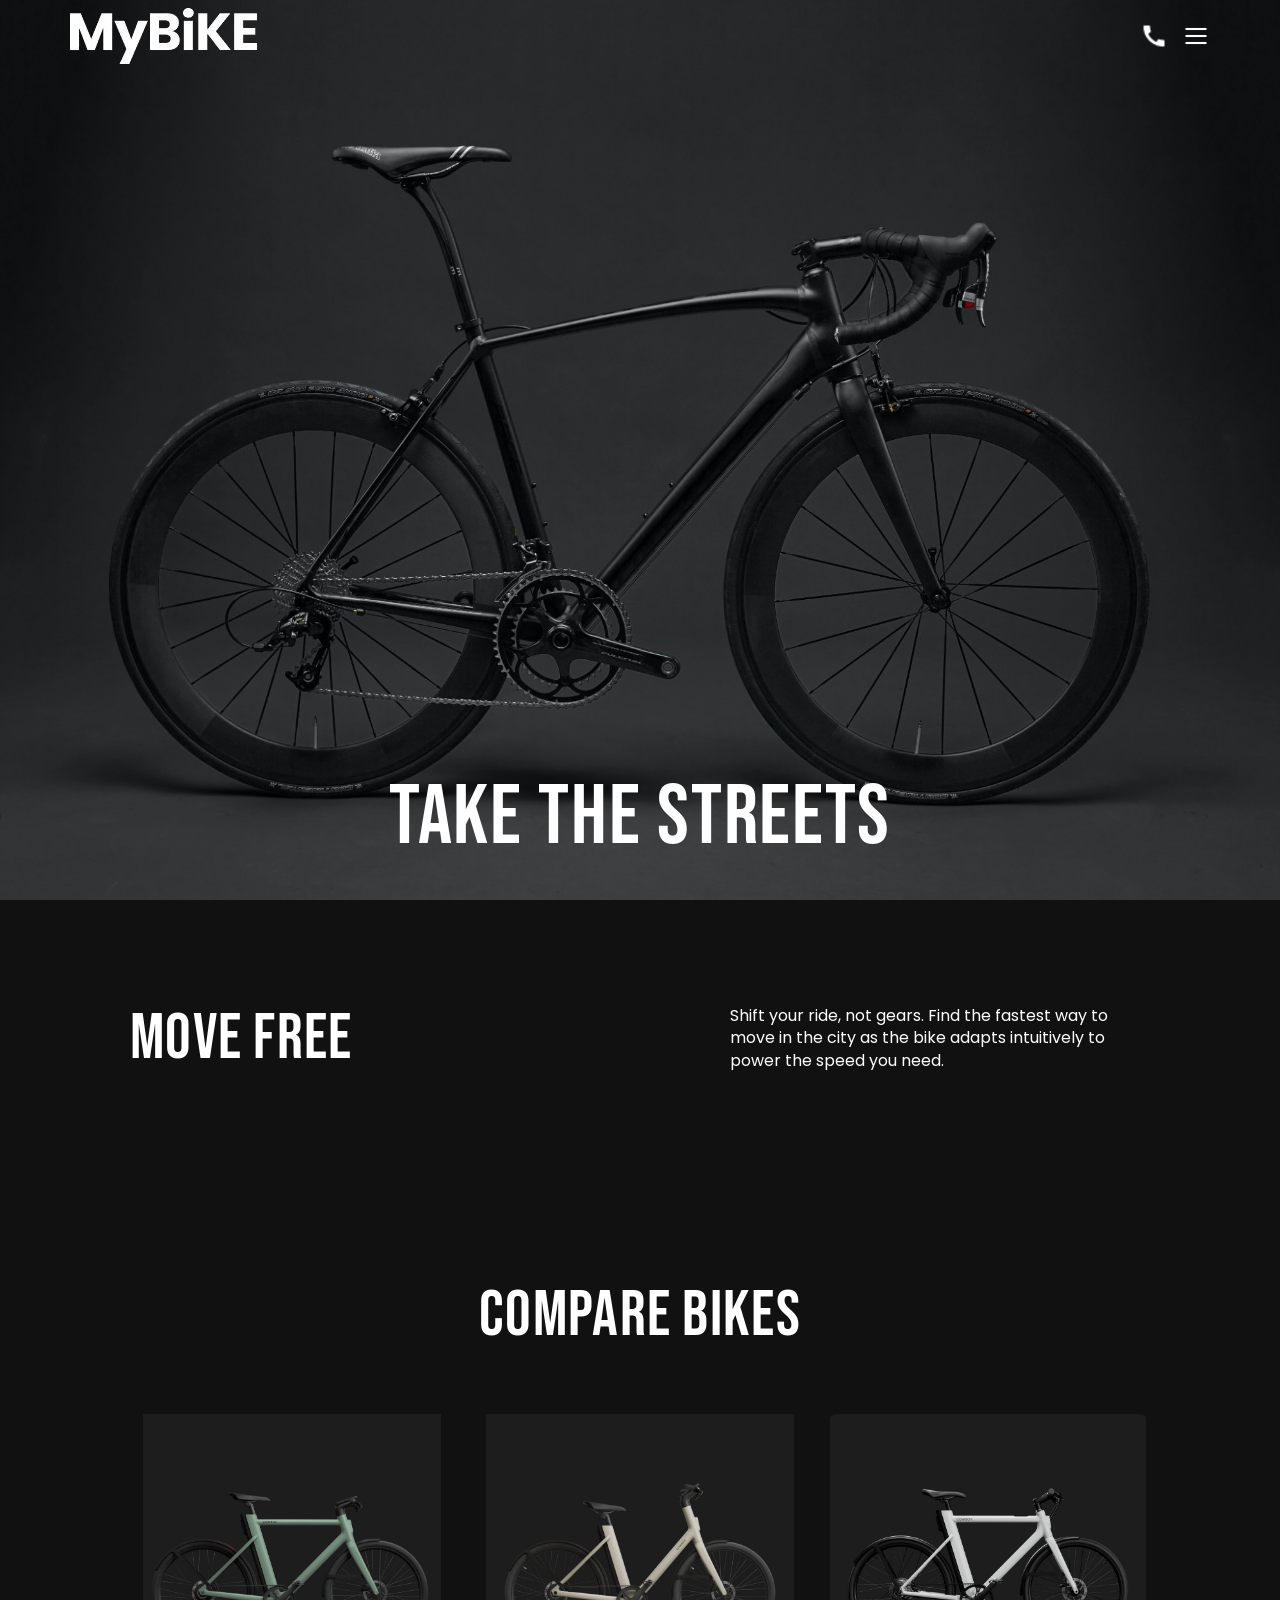
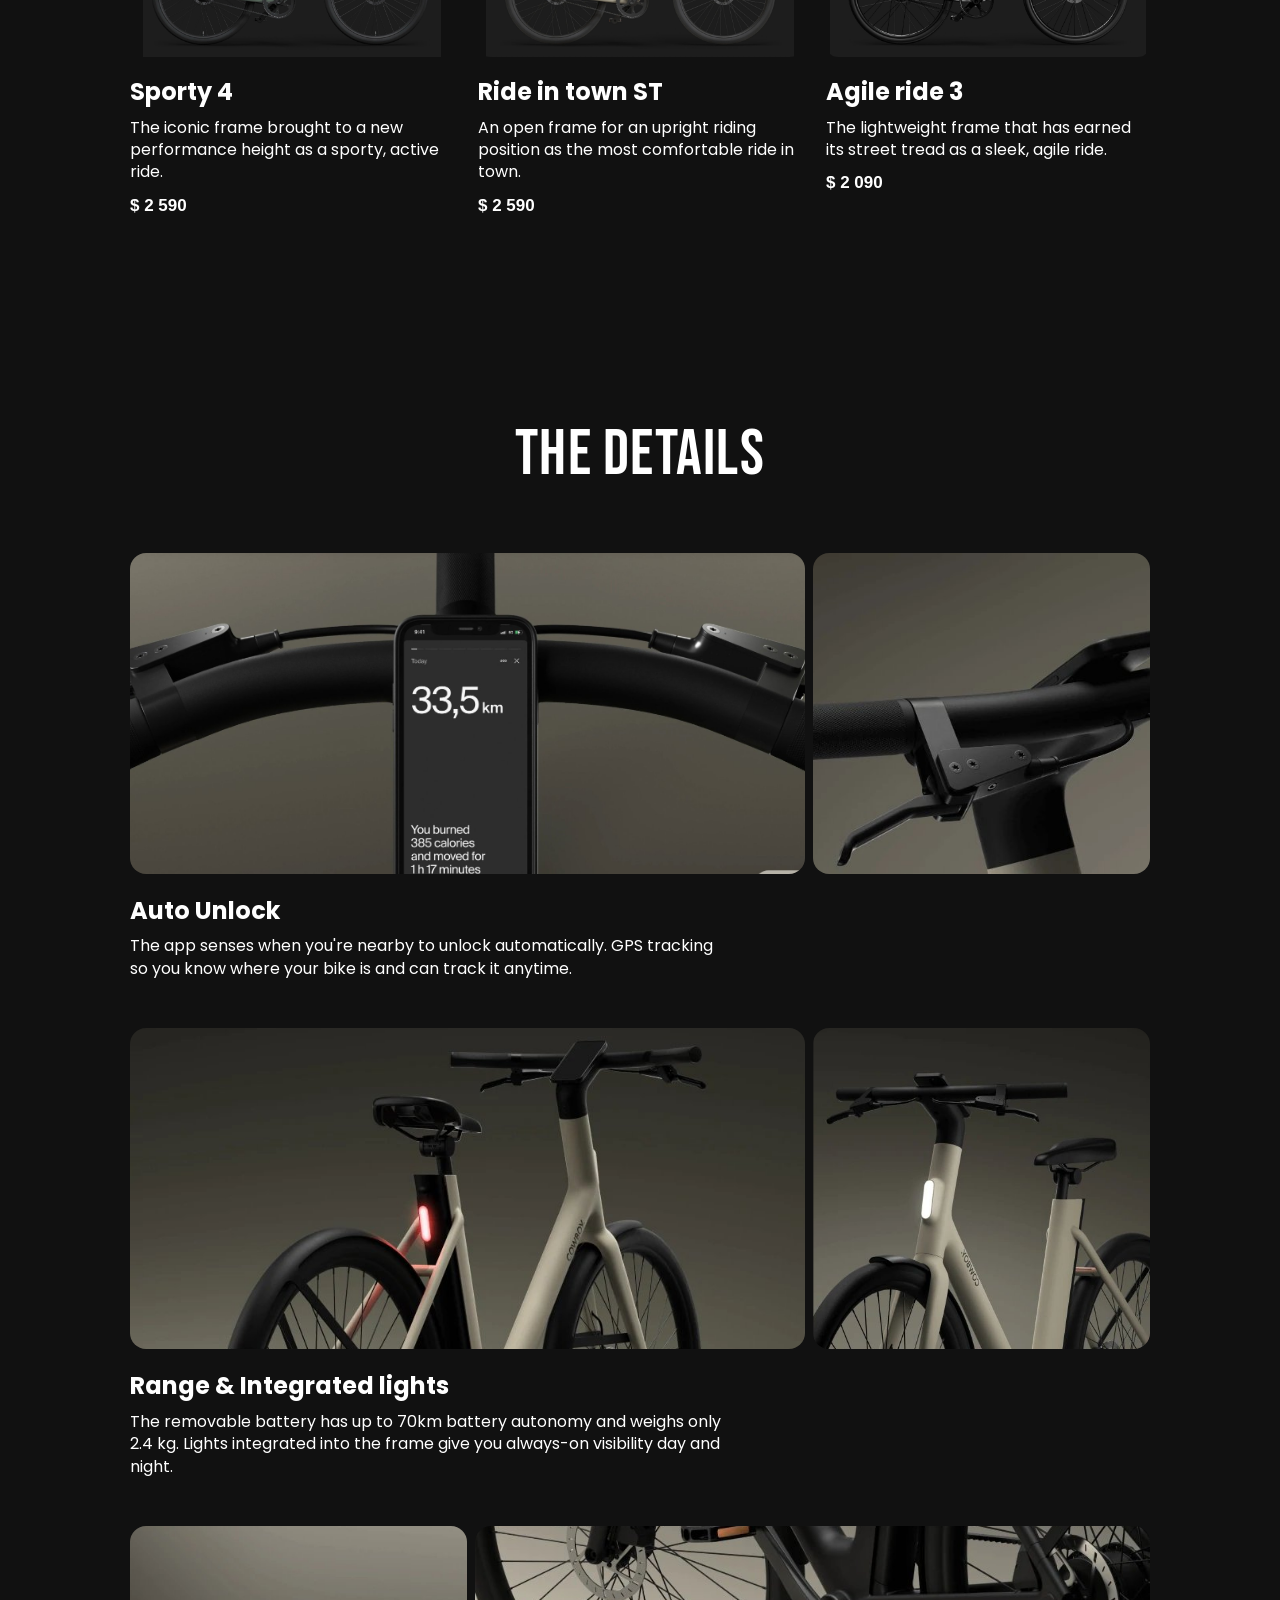
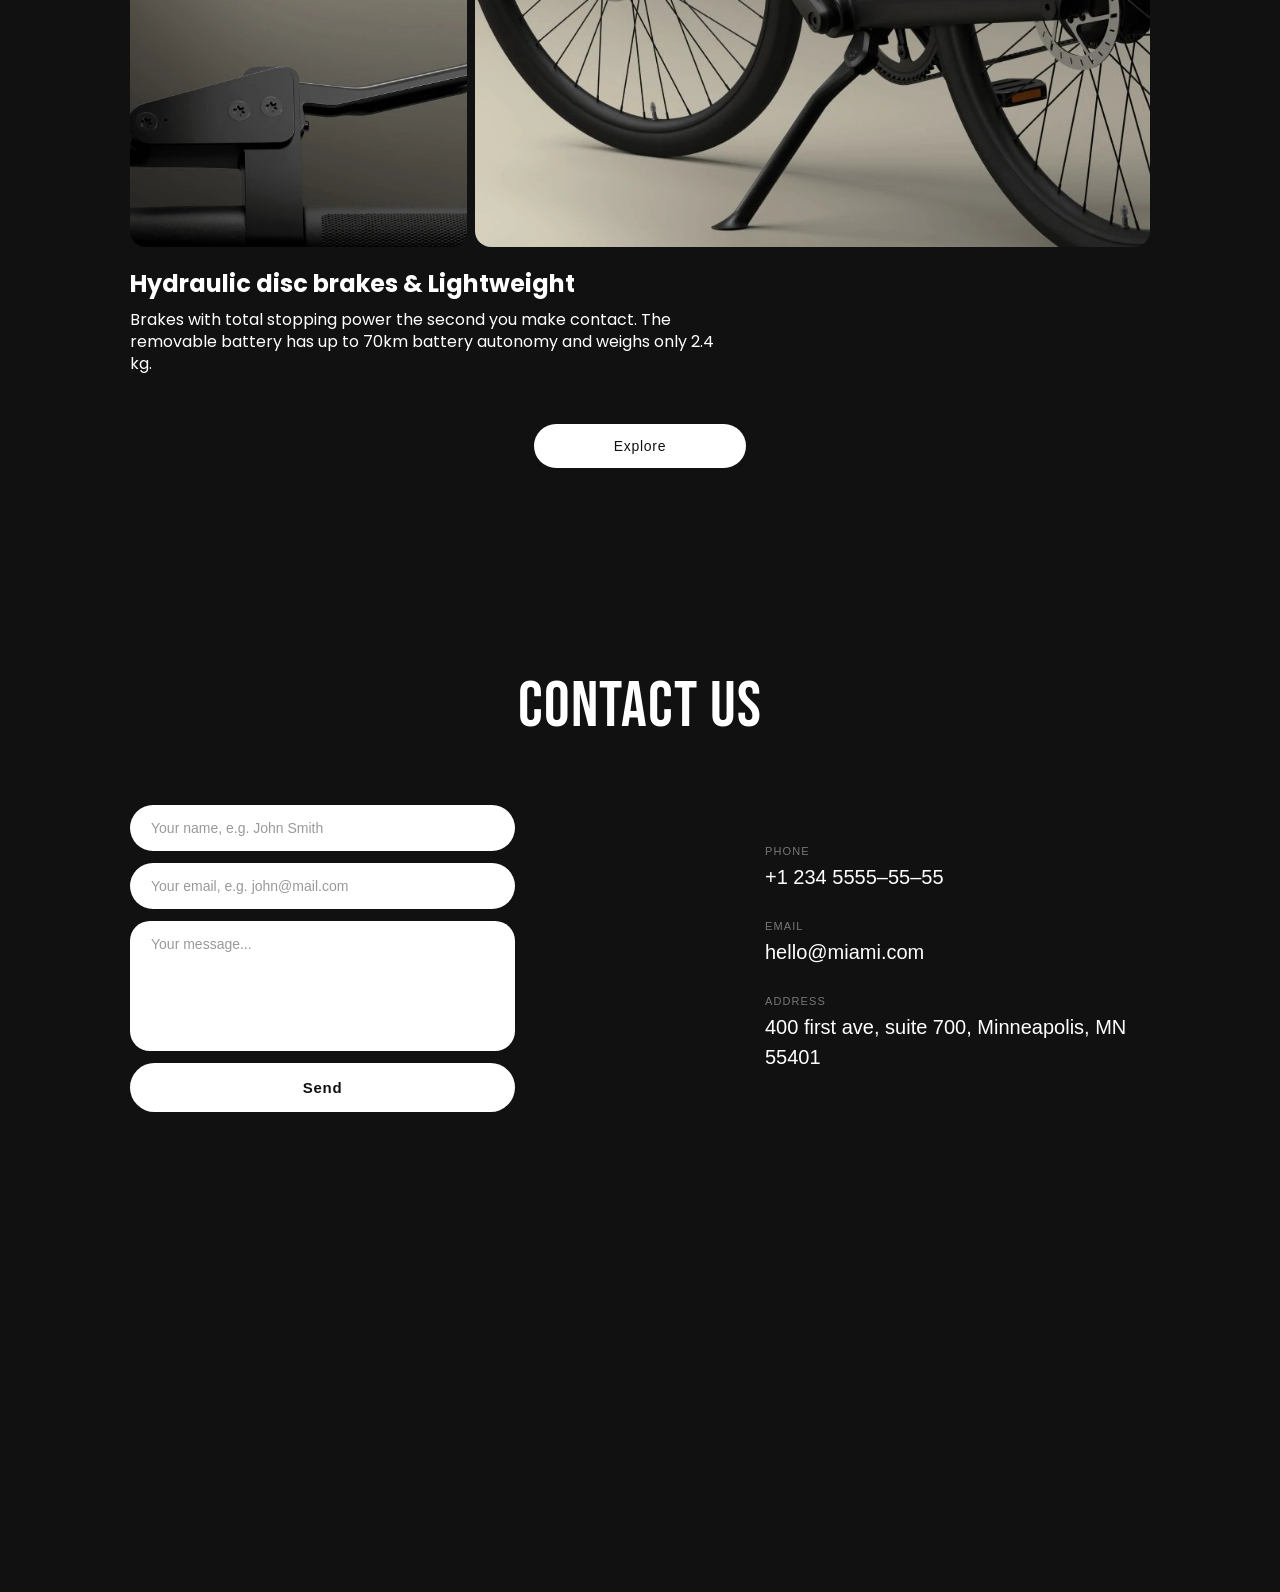
==== commit 0aa4eb42: "fix" ====
--- a/index.html
+++ b/index.html
@@ -4,10 +4,12 @@
     <meta charset="UTF-8" />
     <meta name="viewport" content="width=device-width, initial-scale=1.0" />
     <title>MyBiKE — Take the Streets</title>
+    <link rel="icon" href="src/img/Vector.png"
+    type="image/png" />
     <link rel="preconnect" href="https://fonts.googleapis.com" />
     <link rel="preconnect" href="https://fonts.gstatic.com"
     crossorigin="anonymous" />
-    <link href="https://fonts.googleapis.com/css2?family=Bebas+Neue&family=Poppins:wght@400;500;600;700&display=swap" rel="stylesheet" />
+    <link href="https://fonts.googleapis.com/css2?family=Bebas+Neue&family=Inter:wght@400;500;600;700&family=Poppins:wght@400;500;600;700&display=swap" rel="stylesheet" />
     <link rel="stylesheet" href="src/styles/style.css" />
   </head>
   <body>
@@ -52,8 +54,7 @@
                 x2="21" y2="18"/>
               </svg>
               <img src="src/img/Icon-Burger-menu-hover.png"
-              alt="aaa"
-              class="header__burger-hover" />
+              alt="wfg" class="header__burger-hover" />
             </button>
           </div>
         </div>
@@ -136,7 +137,7 @@
           </div>
         </div>
         <div class="details__row">
-          <div class="details__photos">
+          <div class="details__photos details__photos--reverse">
             <a href="#"><img src="src/img/brake1.png" alt="Brake" /></a>
             <a href="#"><img src="src/img/kickstand1.png" alt="Kickstand" /></a>
           </div>
@@ -157,10 +158,13 @@
         <div class="contact__grid">
           <form class="contact__form" onsubmit="this.reset(); return false;">
             <input type="text" name="name"
+
             placeholder="Your name, e.g. John Smith" required />
             <input type="email" name="email"
+
             placeholder="Your email, e.g. john@mail.com" required />
             <textarea name="message" placeholder="Your message..."
+
             required></textarea>
             <button class="btn" type="submit">Send</button>
           </form>
@@ -171,7 +175,7 @@
             </div>
             <div>
               <label>Email</label>
-              <p><a href="mailto:hello@miami.com">hello@miami.com</a></p>
+              <p><a href="mailto:hello@mybike.com">hello@miami.com</a></p>
             </div>
             <div>
               <label>Address</label>
--- a/src/styles/style.css
+++ b/src/styles/style.css
@@ -90,30 +90,56 @@
   background: #ddd;
 }
 
+body.no-scroll {
+  overflow: hidden;
+  height: 100%;
+  position: fixed;
+  width: 100%;
+}
+
 .mobile-menu {
-  display: none;
+  display: flex;
   position: fixed;
   inset: 0;
   z-index: 200;
   background: #c8c8c4;
   flex-direction: column;
-  overflow: auto;
+  overflow: hidden;
+  pointer-events: none;
+  opacity: 0;
   transform: translateX(-100%);
-  transition: transform 0.4s cubic-bezier(0.4, 0, 0.2, 1);
+  transition: transform 0.4s cubic-bezier(0.4, 0, 0.2, 1), opacity 0.4s ease;
 }
 .mobile-menu.is-open {
-  display: flex;
+  pointer-events: all;
+  opacity: 1;
   transform: translateX(0);
 }
 .mobile-menu__top {
-  display: flex;
-  align-items: center;
-  justify-content: space-between;
-  padding: 24px 32px;
   position: sticky;
   top: 0;
   z-index: 1;
   background: #c8c8c4;
+  display: flex;
+  align-items: center;
+  justify-content: space-between;
+  height: 72px;
+  padding: 0 60px;
+}
+@media (max-width: 1024px) {
+  .mobile-menu__top {
+    padding: 0 40px;
+  }
+}
+@media (max-width: 744px) {
+  .mobile-menu__top {
+    padding: 0 32px;
+  }
+}
+@media (max-width: 480px) {
+  .mobile-menu__top {
+    padding: 0 20px;
+  }
 }
 .mobile-menu__logo {
   text-decoration: none;
@@ -189,20 +215,6 @@
   text-underline-offset: 3px;
   cursor: pointer;
   margin-bottom: 0;
-}
-
-.mobile-menu {
-  display: flex;
-  pointer-events: none;
-  opacity: 0;
-  transform: translateX(-100%);
-  transition: transform 0.4s cubic-bezier(0.4, 0, 0.2, 1), opacity 0.4s ease;
-}
-.mobile-menu.is-open {
-  display: flex;
-  pointer-events: all;
-  opacity: 1;
-  transform: translateX(0);
 }
 
 .header {
@@ -424,7 +436,7 @@
   background: #111;
   padding: 100px 0;
 }
-@media (max-width: 1024px) {
+@media (max-width: 744px) {
   .move-free {
     padding: 72px 0;
   }
@@ -453,8 +465,10 @@
   flex-shrink: 0;
 }
 .move-free__text {
+  font-family: Poppins, sans-serif;
+  font-weight: 400;
   font-size: 16px;
-  line-height: 1.7;
+  line-height: 1.4;
   color: #fff;
   max-width: 420px;
 }
@@ -467,7 +481,7 @@
 .compare {
   padding: 100px 0;
 }
-@media (max-width: 1024px) {
+@media (max-width: 744px) {
   .compare {
     padding: 72px 0;
   }
@@ -482,17 +496,11 @@
   grid-template-columns: repeat(3, 1fr);
   gap: 24px;
 }
-@media (max-width: 1024px) {
+@media (max-width: 744px) {
   .compare__grid {
     grid-template-columns: 1fr;
     max-width: 520px;
     margin: 0 auto;
-  }
-}
-@media (max-width: 480px) {
-  .compare__grid {
-    grid-template-columns: 1fr;
-    max-width: 100%;
   }
 }
 .compare__card {
@@ -517,26 +525,33 @@
   transform: scale(1.07);
 }
 .compare__name {
-  font-family: "Bebas Neue", sans-serif;
-  font-size: 22px;
-  letter-spacing: 0.03em;
+  font-family: Poppins, sans-serif;
+  font-weight: 700;
+  font-size: 24px;
+  line-height: 1.4;
+  letter-spacing: 0;
   margin-bottom: 8px;
+  color: #fff;
 }
 .compare__desc {
-  font-size: 13px;
-  line-height: 1.65;
-  color: #aaa;
+  font-family: Poppins, sans-serif;
+  font-weight: 400;
+  font-size: 16px;
+  line-height: 1.4;
+  letter-spacing: 0;
+  color: #fff;
   margin-bottom: 12px;
 }
 .compare__price {
   font-size: 17px;
   font-weight: 600;
+  color: #fff;
 }
 
 .details {
   padding: 100px 0;
 }
-@media (max-width: 1024px) {
+@media (max-width: 744px) {
   .details {
     padding: 72px 0;
   }
@@ -547,13 +562,13 @@
   }
 }
 .details__row {
-  margin-bottom: 60px;
+  margin-bottom: 48px;
 }
 .details__photos {
   display: grid;
   grid-template-columns: 2fr 1fr;
-  gap: 6px;
-  margin-bottom: 16px;
+  gap: 8px;
+  margin-bottom: 20px;
 }
 .details__photos a {
   display: block;
@@ -563,25 +578,26 @@
 }
 .details__photos a img {
   width: 100%;
-  height: 200px;
+  height: 321px;
   -o-object-fit: cover;
      object-fit: cover;
   -o-object-position: center 30%;
      object-position: center 30%;
-  transition: transform 0.3s ease;
-}
-@media (max-width: 1024px) {
+  transform: scale(1.15);
+  transform-origin: center top;
+}
+@media (max-width: 744px) {
   .details__photos a img {
-    height: 170px;
+    height: 240px;
   }
 }
 @media (max-width: 480px) {
   .details__photos a img {
-    height: 140px;
+    height: 180px;
   }
 }
 .details__photos a:hover img {
-  transform: scale(1.05);
+  transform: scale(1.2);
 }
 @media (max-width: 480px) {
   .details__photos {
@@ -594,30 +610,69 @@
 .details__photos--col {
   grid-template-columns: 2fr 1fr;
 }
+.details__photos--col a img {
+  transform: none;
+  transform-origin: unset;
+  -o-object-position: center center;
+     object-position: center center;
+}
 .details__photos--col a:last-child img {
   transform: scaleX(-1);
 }
+.details__photos--col a:last-child:hover img {
+  transform: scaleX(-1) scale(1.05);
+}
+.details__photos--col a:first-child:hover img {
+  transform: scale(1.05);
+}
 .details__photos--col img {
-  height: 200px;
-}
-@media (max-width: 1024px) {
+  height: 320px;
+}
+@media (max-width: 744px) {
   .details__photos--col img {
-    height: 170px;
+    height: 240px;
   }
 }
 @media (max-width: 480px) {
   .details__photos--col img {
-    height: 140px;
+    height: 180px;
+  }
+}
+.details__photos--reverse {
+  grid-template-columns: 1fr 2fr;
+}
+.details__photos--reverse a img {
+  transform: none;
+  transform-origin: unset;
+  -o-object-position: center center;
+     object-position: center center;
+}
+.details__photos--reverse a:hover img {
+  transform: scale(1.05);
+}
+.details__photos--reverse img {
+  height: 321px;
+}
+@media (max-width: 744px) {
+  .details__photos--reverse img {
+    height: 240px;
+  }
+}
+@media (max-width: 480px) {
+  .details__photos--reverse img {
+    height: 180px;
   }
 }
 .details__info {
-  margin-top: 12px;
+  margin-top: 16px;
 }
 .details__info h3 {
-  font-family: Manrope, sans-serif;
+  font-family: Poppins, sans-serif;
   font-weight: 700;
-  font-size: 16px;
-  margin-bottom: 6px;
+  font-size: 24px;
+  line-height: 1.4;
+  letter-spacing: 0;
+  margin-bottom: 8px;
   color: #fff;
 }
 .details__info p {
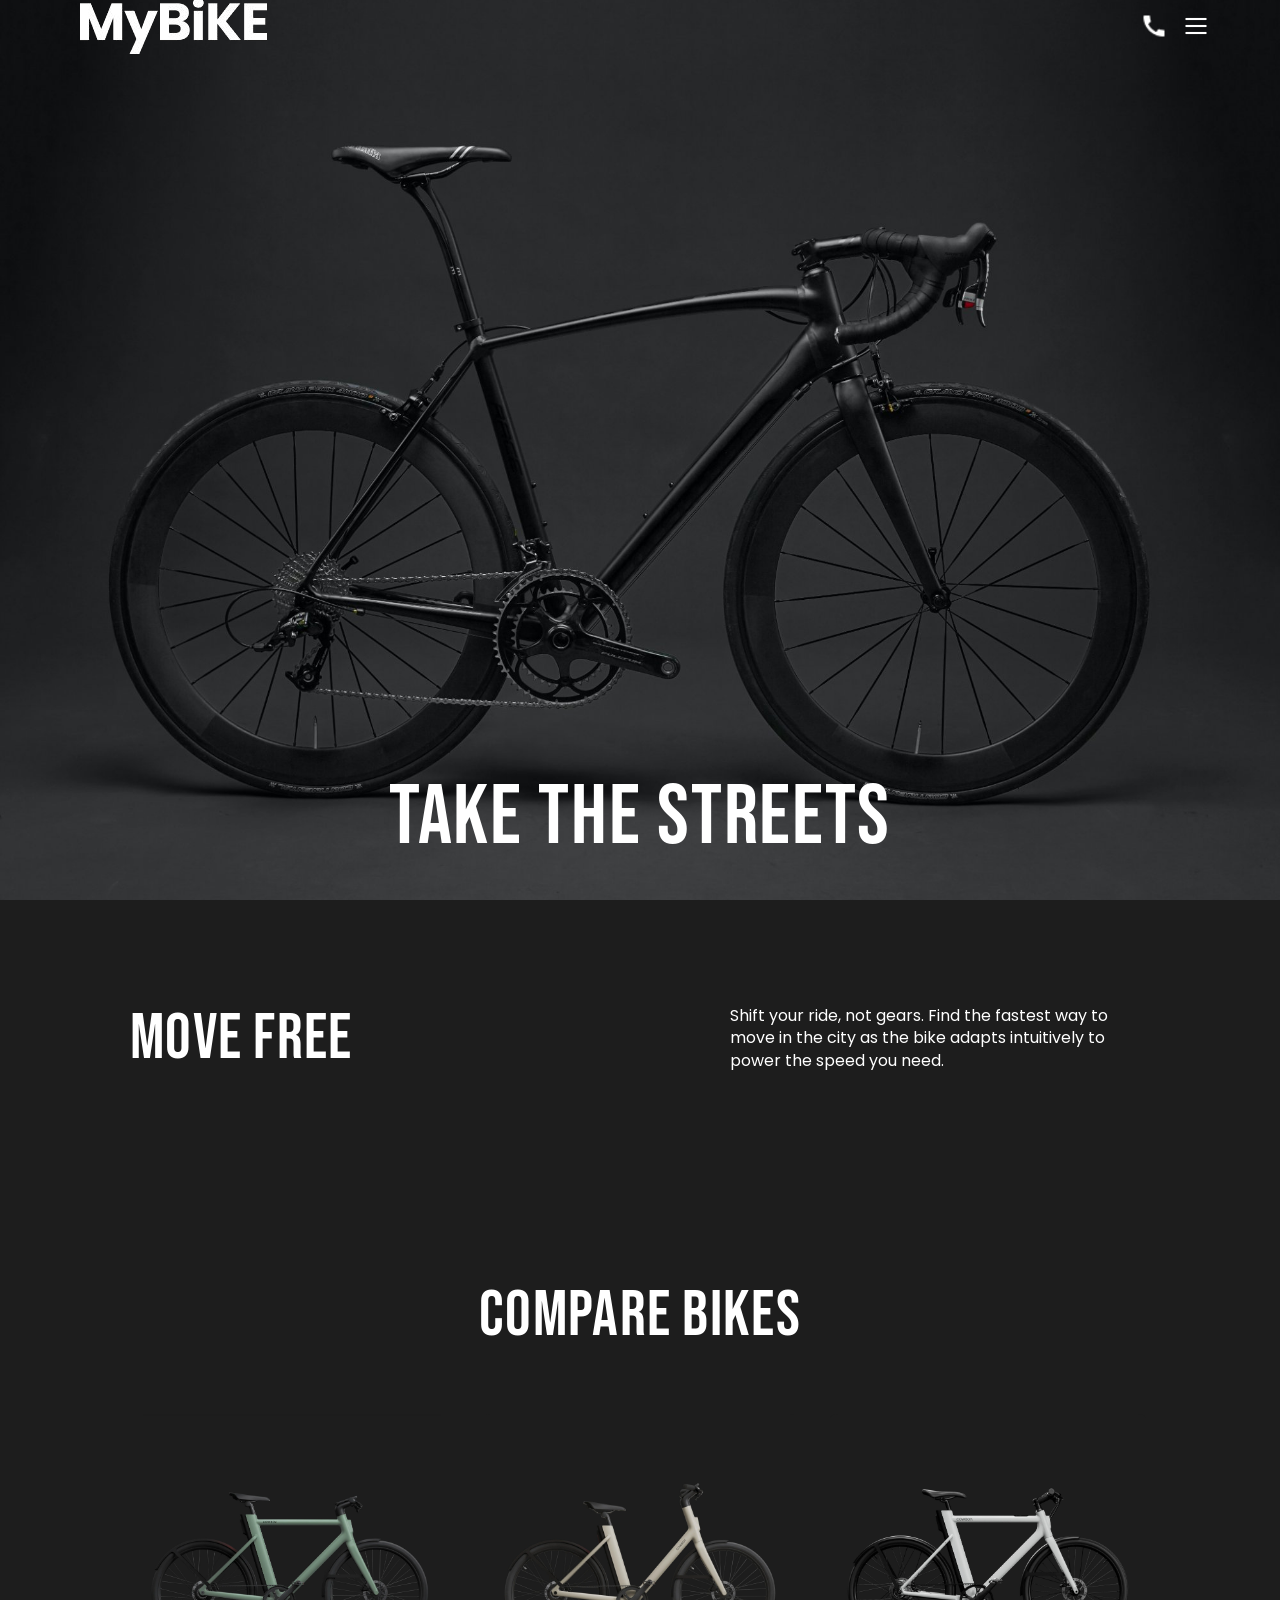
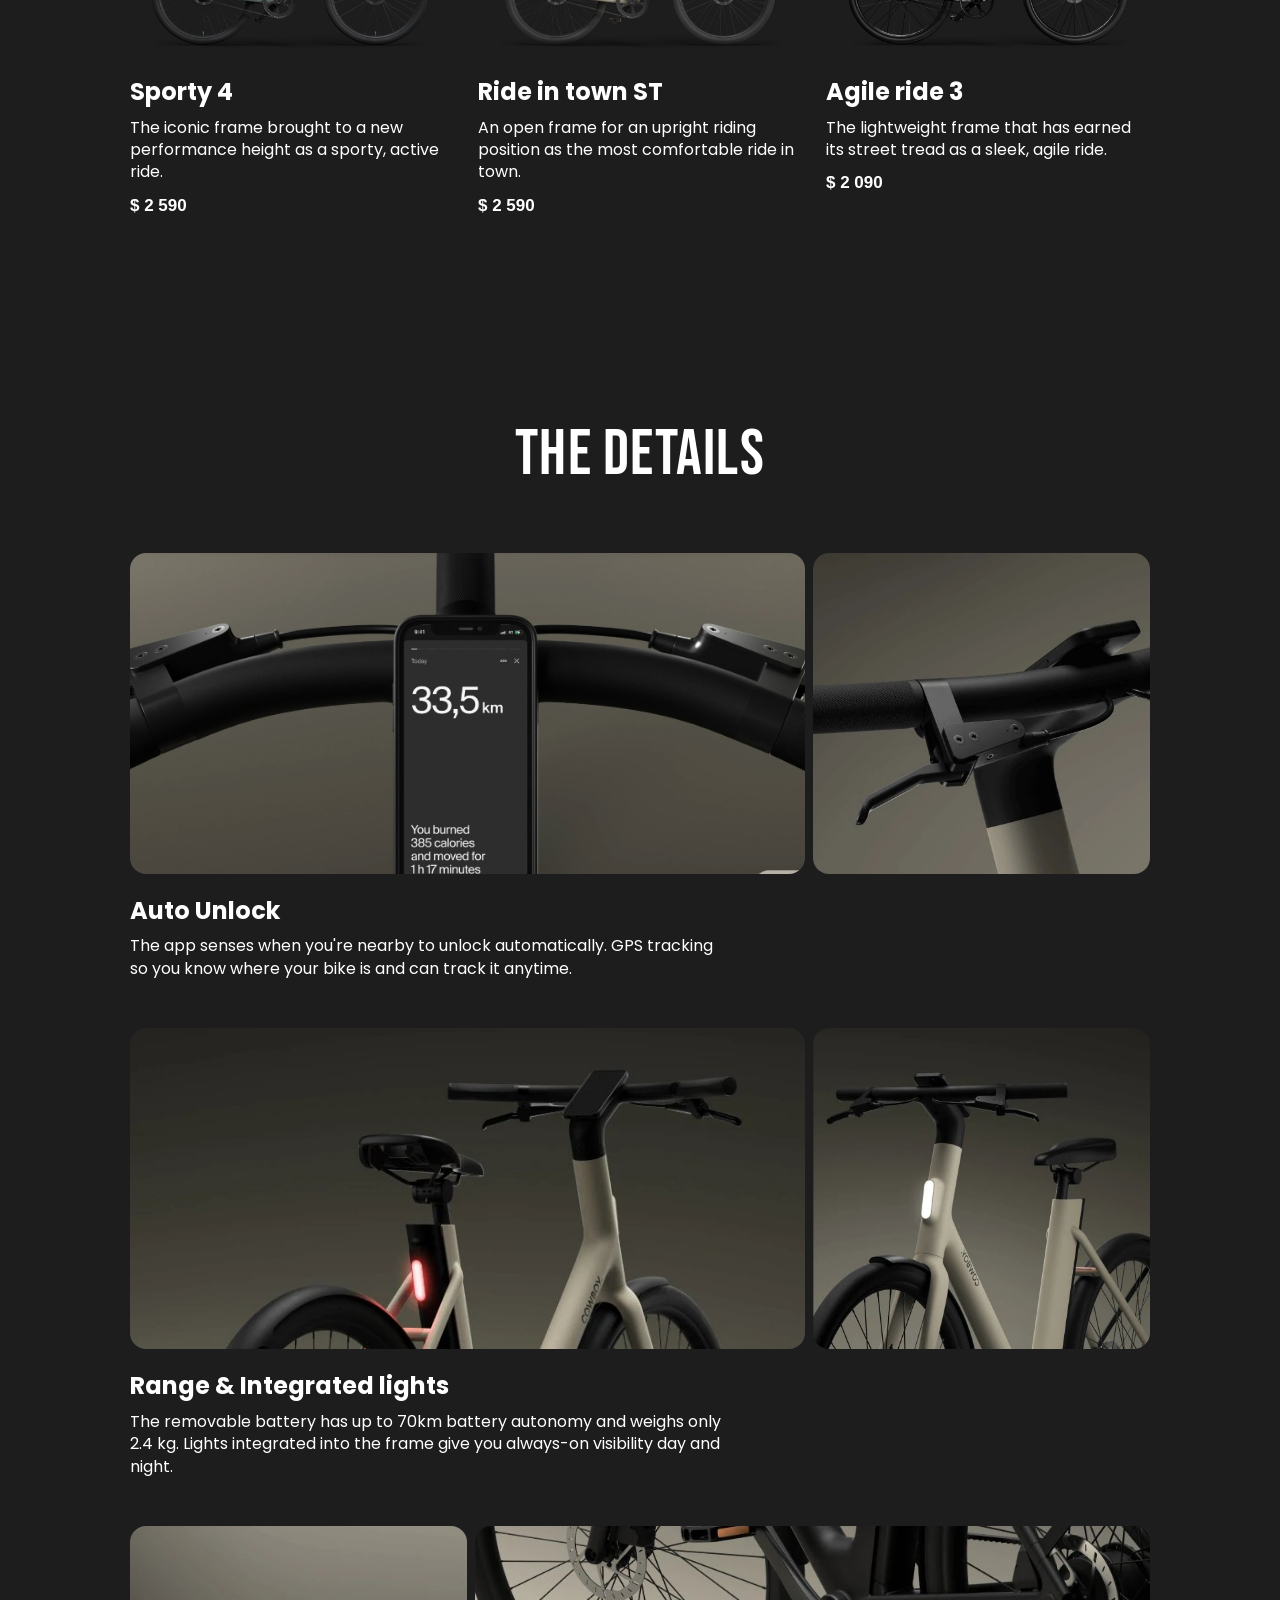
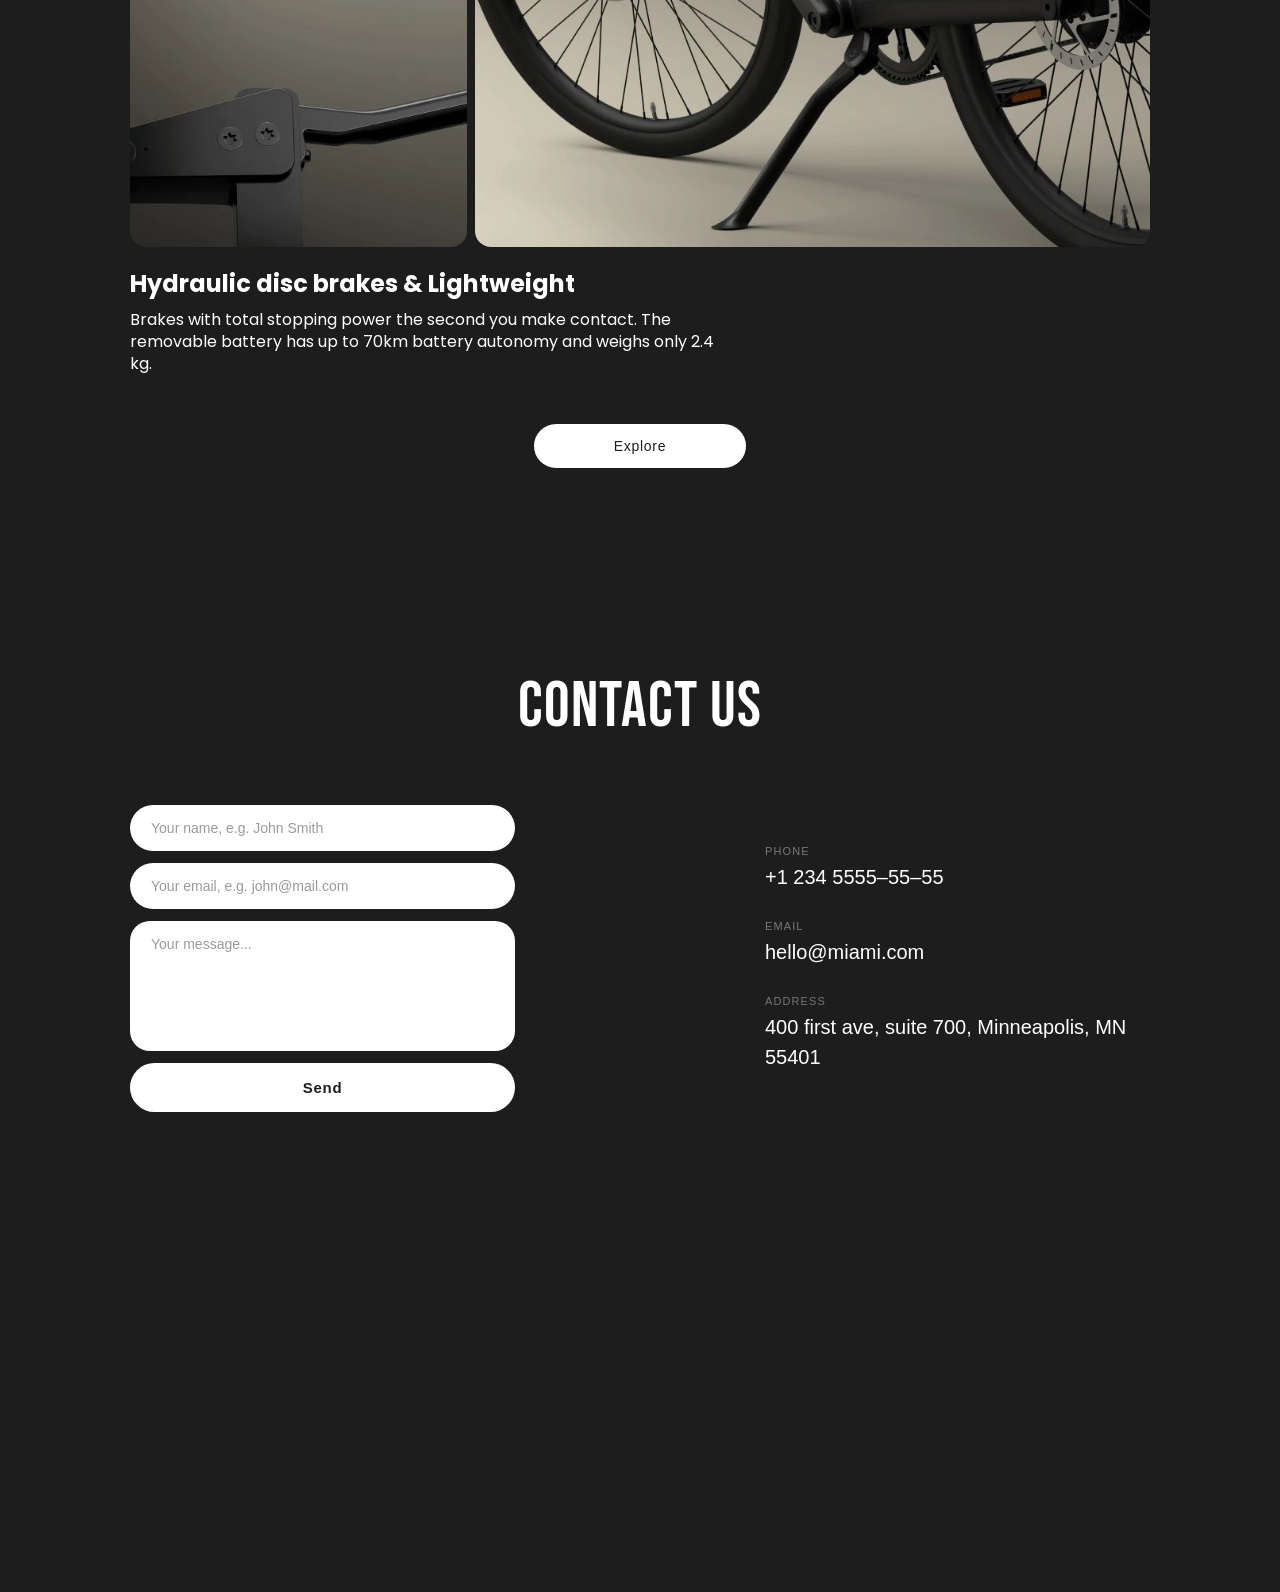
==== commit 360649c6: "fix x5" ====
--- a/index.html
+++ b/index.html
@@ -44,17 +44,20 @@
               <span class="header__phone-tooltip">+1 234 555&#8211;55&#8211;55</span>
             </a>
             <button class="header__icon-btn header__burger-btn" id="menuOpen"
+
             aria-label="Menu">
               <svg viewBox="0 0 24 24">
                 <line x1="3" y1="6"
                 x2="21" y2="6"/>
                 <line x1="3" y1="12"
                 x2="21" y2="12"/>
+
+
                 <line x1="3" y1="18"
                 x2="21" y2="18"/>
               </svg>
               <img src="src/img/Icon-Burger-menu-hover.png"
-              alt="wfg" class="header__burger-hover" />
+              alt="fgg" class="header__burger-hover" />
             </button>
           </div>
         </div>
@@ -158,14 +161,12 @@
         <div class="contact__grid">
           <form class="contact__form" onsubmit="this.reset(); return false;">
             <input type="text" name="name"
-
             placeholder="Your name, e.g. John Smith" required />
             <input type="email" name="email"
-
             placeholder="Your email, e.g. john@mail.com" required />
             <textarea name="message" placeholder="Your message..."
-
             required></textarea>
+
             <button class="btn" type="submit">Send</button>
           </form>
           <div class="contact__info">
@@ -175,7 +176,7 @@
             </div>
             <div>
               <label>Email</label>
-              <p><a href="mailto:hello@mybike.com">hello@miami.com</a></p>
+              <p><a href="/cdn-cgi/l/email-protection#0e666b6262614e63776c67656b206d6163"><span class="__cf_email__" data-cfemail="7c14191010133c11051e151719521f1311">hello@miami.com</span></a></p>
             </div>
             <div>
               <label>Address</label>
--- a/src/styles/style.css
+++ b/src/styles/style.css
@@ -13,7 +13,7 @@
 
 body {
   font-family: Manrope, sans-serif;
-  background: #111;
+  background: #1d1d1d;
   color: #fff;
   overflow-x: hidden;
   -webkit-font-smoothing: antialiased;
@@ -75,7 +75,7 @@
 
 .btn {
   background: #fff;
-  color: #111;
+  color: #1d1d1d;
   border: none;
   border-radius: 40px;
   padding: 14px 80px;
@@ -123,8 +123,13 @@
   display: flex;
   align-items: center;
   justify-content: space-between;
-  height: 72px;
-  padding: 0 60px;
+  height: 52px;
+  padding: 0 calc((100% - 1260px) / 2 + 60px);
+}
+@media (max-width: 1260px) {
+  .mobile-menu__top {
+    padding: 0 60px 0 calc((100% - 1260px) / 2 + 60px);
+  }
 }
 @media (max-width: 1024px) {
   .mobile-menu__top {
@@ -133,7 +138,7 @@
 }
 @media (max-width: 744px) {
   .mobile-menu__top {
-    padding: 0 32px;
+    padding: 0 60px 0 calc((100% - 1260px) / 2 + 60px);
   }
 }
 @media (max-width: 480px) {
@@ -168,7 +173,29 @@
   display: flex;
   flex-direction: column;
   gap: 0;
-  padding: 32px;
+  padding: 0 60px 0 calc((100% - 1260px) / 2 + 60px);
+}
+@media (max-width: 1260px) {
+  .mobile-menu__nav {
+    padding: 0 60px;
+  }
+}
+@media (max-width: 1024px) {
+  .mobile-menu__nav {
+    padding: 0 40px;
+  }
+}
+@media (max-width: 744px) {
+  .mobile-menu__nav {
+    padding: 0 32px;
+  }
+}
+@media (max-width: 480px) {
+  .mobile-menu__nav {
+    padding: 0 20px;
+  }
+}
+.mobile-menu__nav {
   /* stylelint-disable-next-line no-descending-specificity */
 }
 .mobile-menu__nav a {
@@ -189,8 +216,29 @@
   text-decoration-thickness: 2px;
 }
 .mobile-menu__footer {
-  margin-top: auto;
-  padding: 32px 40px;
+  padding: 24px 60px 24px calc((100% - 1260px) / 2 + 60px);
+}
+@media (max-width: 1260px) {
+  .mobile-menu__footer {
+    padding: 24px 60px;
+  }
+}
+@media (max-width: 1024px) {
+  .mobile-menu__footer {
+    padding: 24px 40px;
+  }
+}
+@media (max-width: 744px) {
+  .mobile-menu__footer {
+    padding: 24px 32px;
+  }
+}
+@media (max-width: 480px) {
+  .mobile-menu__footer {
+    padding: 24px 20px;
+  }
+}
+.mobile-menu__footer {
   /* stylelint-disable-next-line no-descending-specificity */
 }
 .mobile-menu__footer a {
@@ -231,8 +279,8 @@
   display: flex;
   align-items: center;
   justify-content: space-between;
-  height: 72px;
-  padding: 0 60px;
+  height: 52px;
+  padding: 0 60px 0 calc((100% - 1260px) / 2 + 60px);
 }
 @media (max-width: 1024px) {
   .header__inner {
@@ -241,7 +289,7 @@
 }
 @media (max-width: 744px) {
   .header__inner {
-    padding: 0 32px;
+    padding: 0 60px 0 calc((100% - 1260px) / 2 + 60px);
   }
 }
 @media (max-width: 480px) {
@@ -433,7 +481,7 @@
 }
 
 .move-free {
-  background: #111;
+  background: #1d1d1d;
   padding: 100px 0;
 }
 @media (max-width: 744px) {
@@ -581,23 +629,30 @@
   height: 321px;
   -o-object-fit: cover;
      object-fit: cover;
-  -o-object-position: center 30%;
-     object-position: center 30%;
+  -o-object-position: center center;
+     object-position: center center;
+}
+@media (max-width: 744px) {
+  .details__photos a img {
+    height: 240px;
+  }
+}
+@media (max-width: 480px) {
+  .details__photos a img {
+    height: 180px;
+  }
+}
+.details__photos a:first-child img {
+  -o-object-position: center 10%;
+     object-position: center 10%;
   transform: scale(1.15);
   transform-origin: center top;
 }
-@media (max-width: 744px) {
-  .details__photos a img {
-    height: 240px;
-  }
-}
-@media (max-width: 480px) {
-  .details__photos a img {
-    height: 180px;
-  }
+.details__photos a:first-child:hover img {
+  transform: scale(1.22);
 }
 .details__photos a:hover img {
-  transform: scale(1.2);
+  transform: scale(1.05);
 }
 @media (max-width: 480px) {
   .details__photos {
@@ -643,7 +698,6 @@
 }
 .details__photos--reverse a img {
   transform: none;
-  transform-origin: unset;
   -o-object-position: center center;
      object-position: center center;
 }
@@ -731,7 +785,7 @@
   background: #fff;
   border: 1.5px solid rgba(255, 255, 255, 0.15);
   border-radius: 40px;
-  color: #111;
+  color: #1d1d1d;
   font-family: Manrope, sans-serif;
   font-size: 14px;
   padding: 14px 20px;
@@ -740,8 +794,8 @@
 }
 .contact__form input:-webkit-autofill, .contact__form input:-webkit-autofill:hover, .contact__form input:-webkit-autofill:focus, .contact__form input:-webkit-autofill:active {
   -webkit-box-shadow: 0 0 0 1000px #fff inset !important;
-  -webkit-text-fill-color: #111 !important;
-  caret-color: #111;
+  -webkit-text-fill-color: #1d1d1d !important;
+  caret-color: #1d1d1d;
   -webkit-transition: background-color 9999s ease-in-out 0s;
   transition: background-color 9999s ease-in-out 0s;
 }
@@ -759,7 +813,7 @@
   background: #fff;
   border: 1.5px solid rgba(255, 255, 255, 0.15);
   border-radius: 20px;
-  color: #111;
+  color: #1d1d1d;
   font-family: Manrope, sans-serif;
   font-size: 14px;
   padding: 14px 20px;
@@ -780,7 +834,7 @@
 .contact__form .btn {
   width: 100%;
   background: #fff;
-  color: #111;
+  color: #1d1d1d;
   border: none;
   border-radius: 40px;
   padding: 16px 40px;
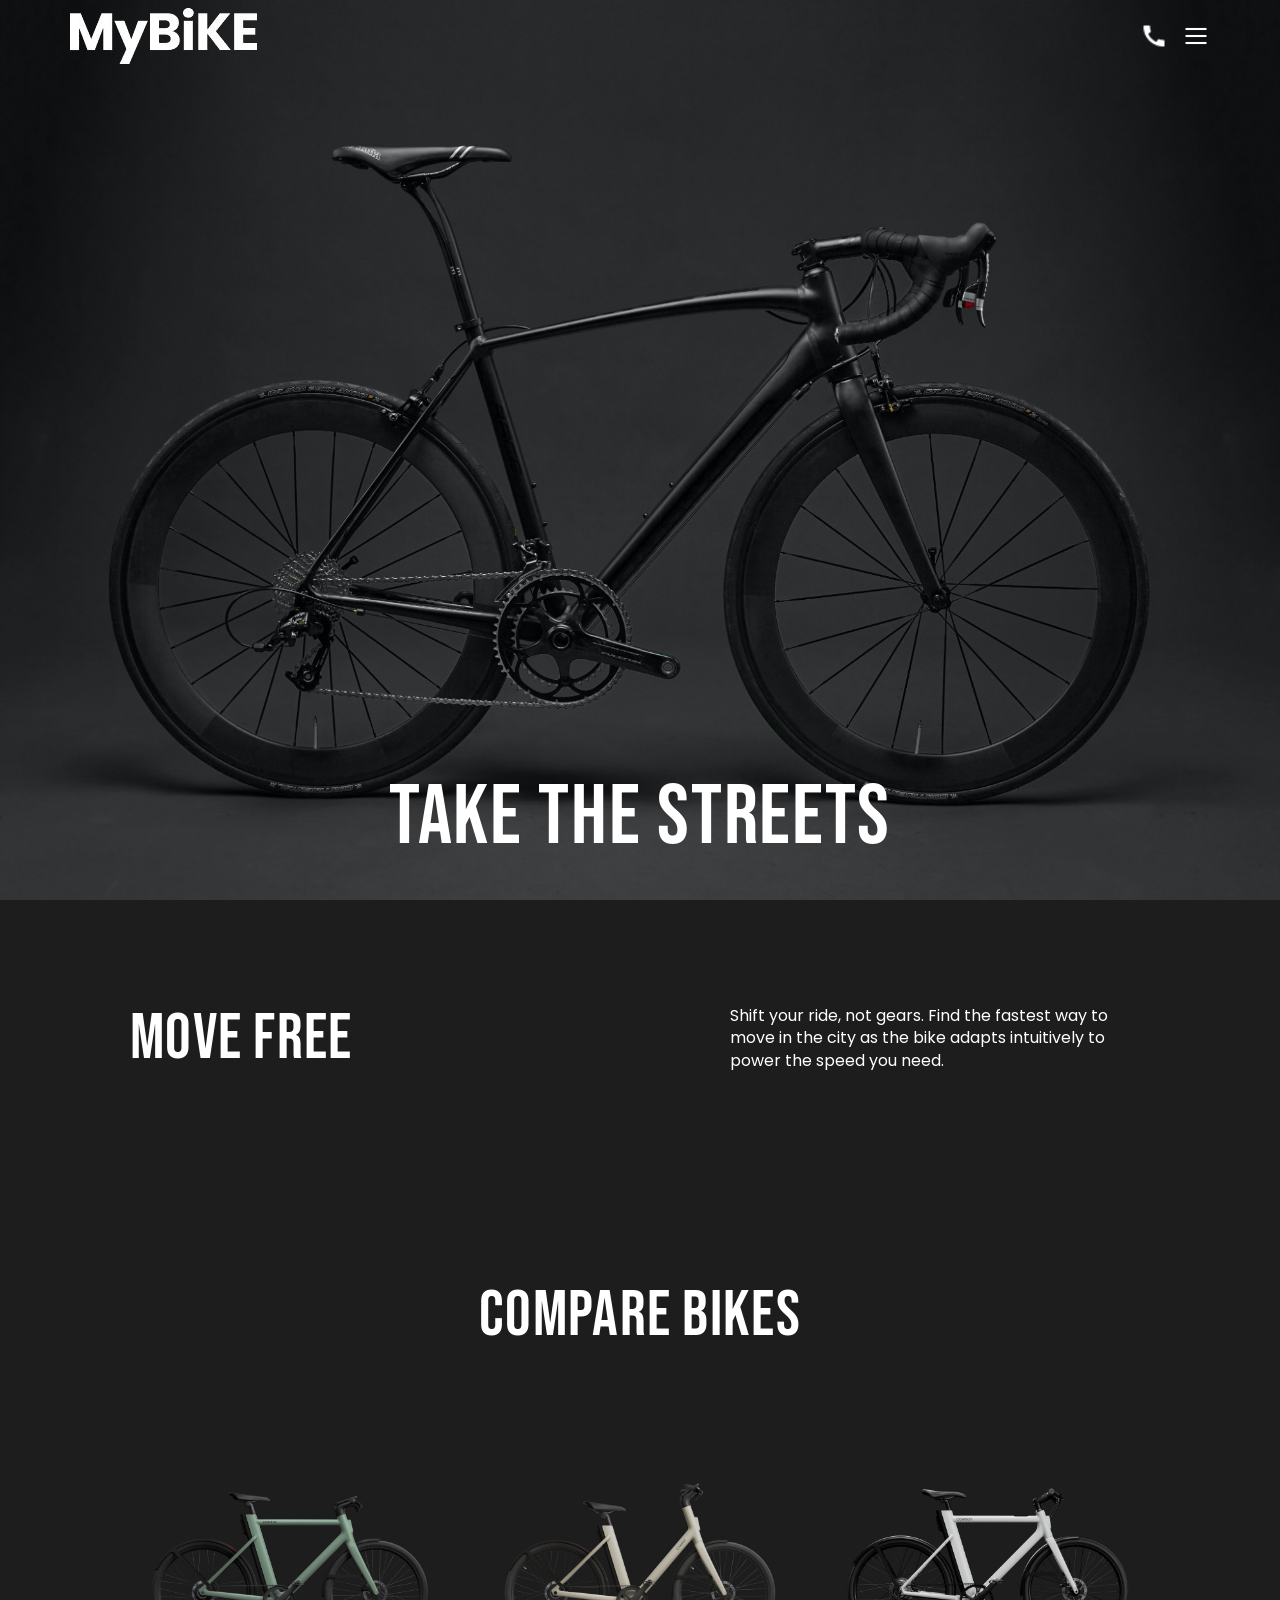
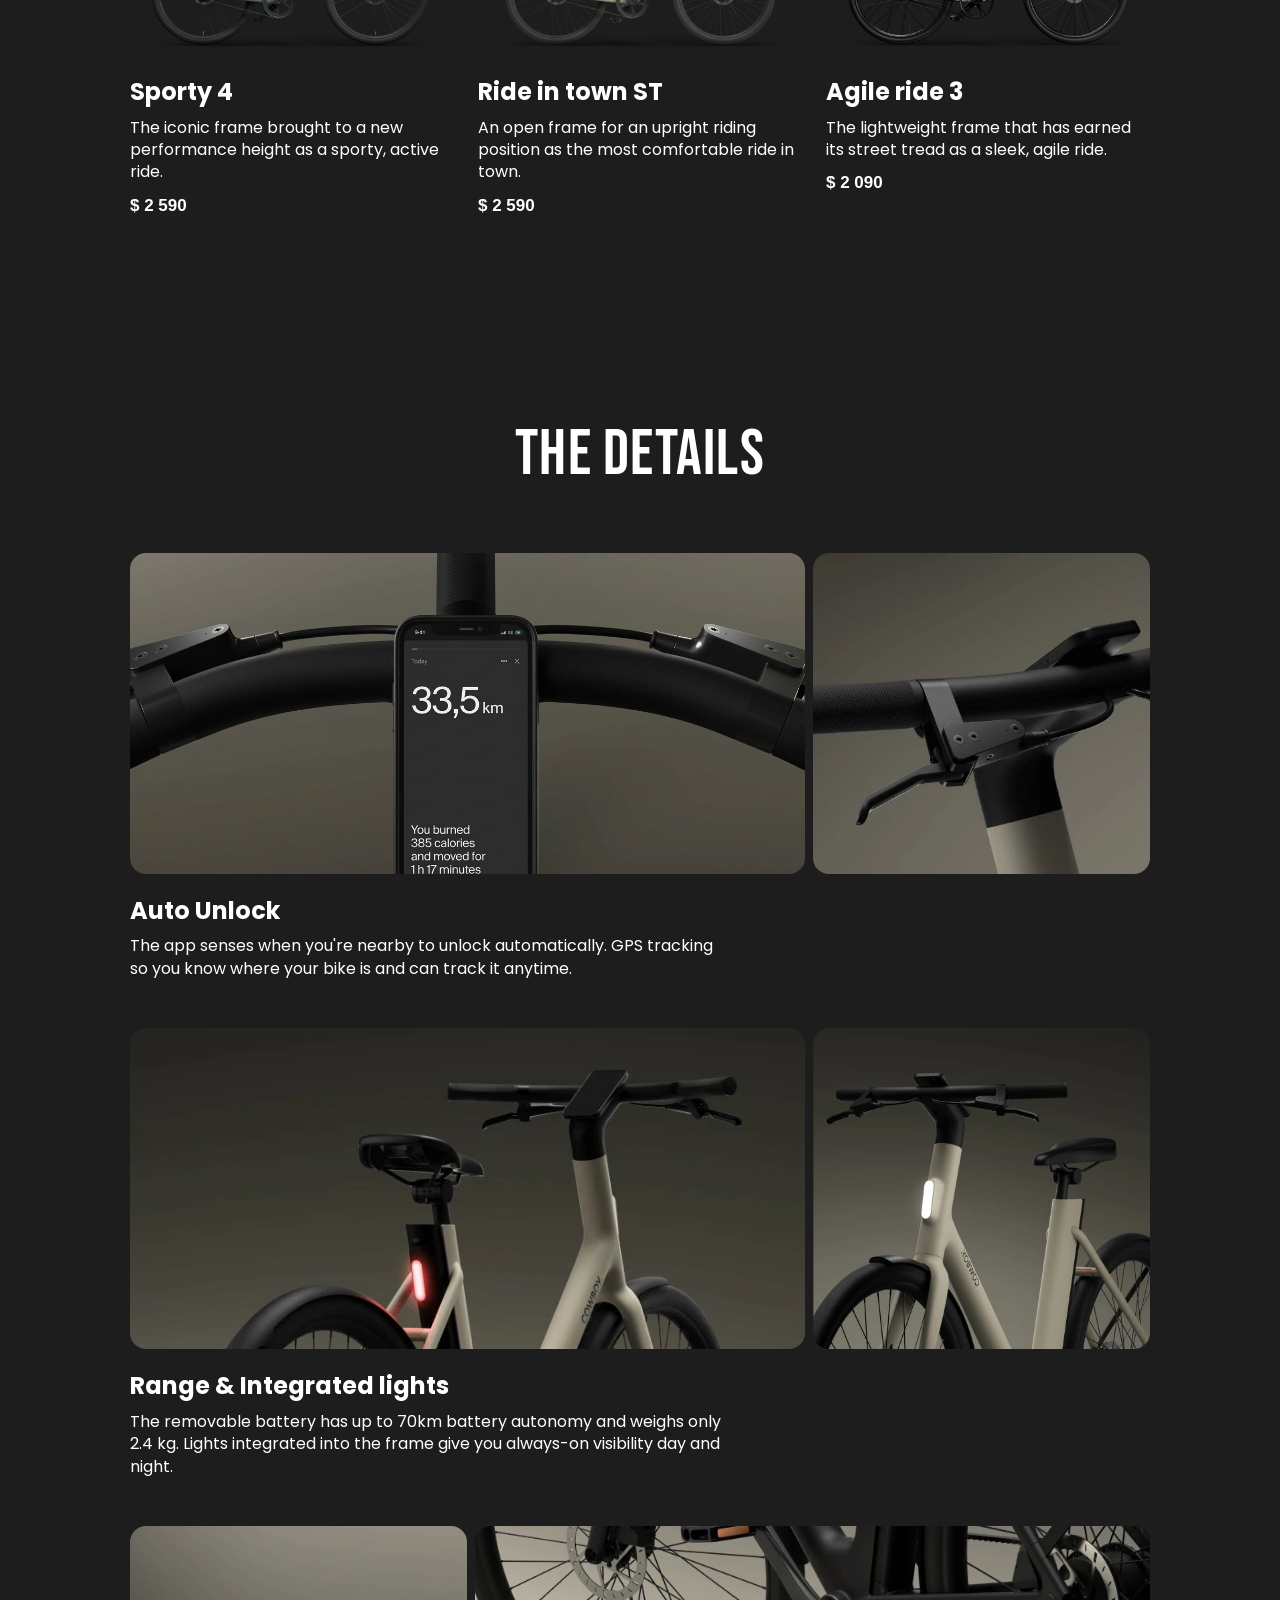
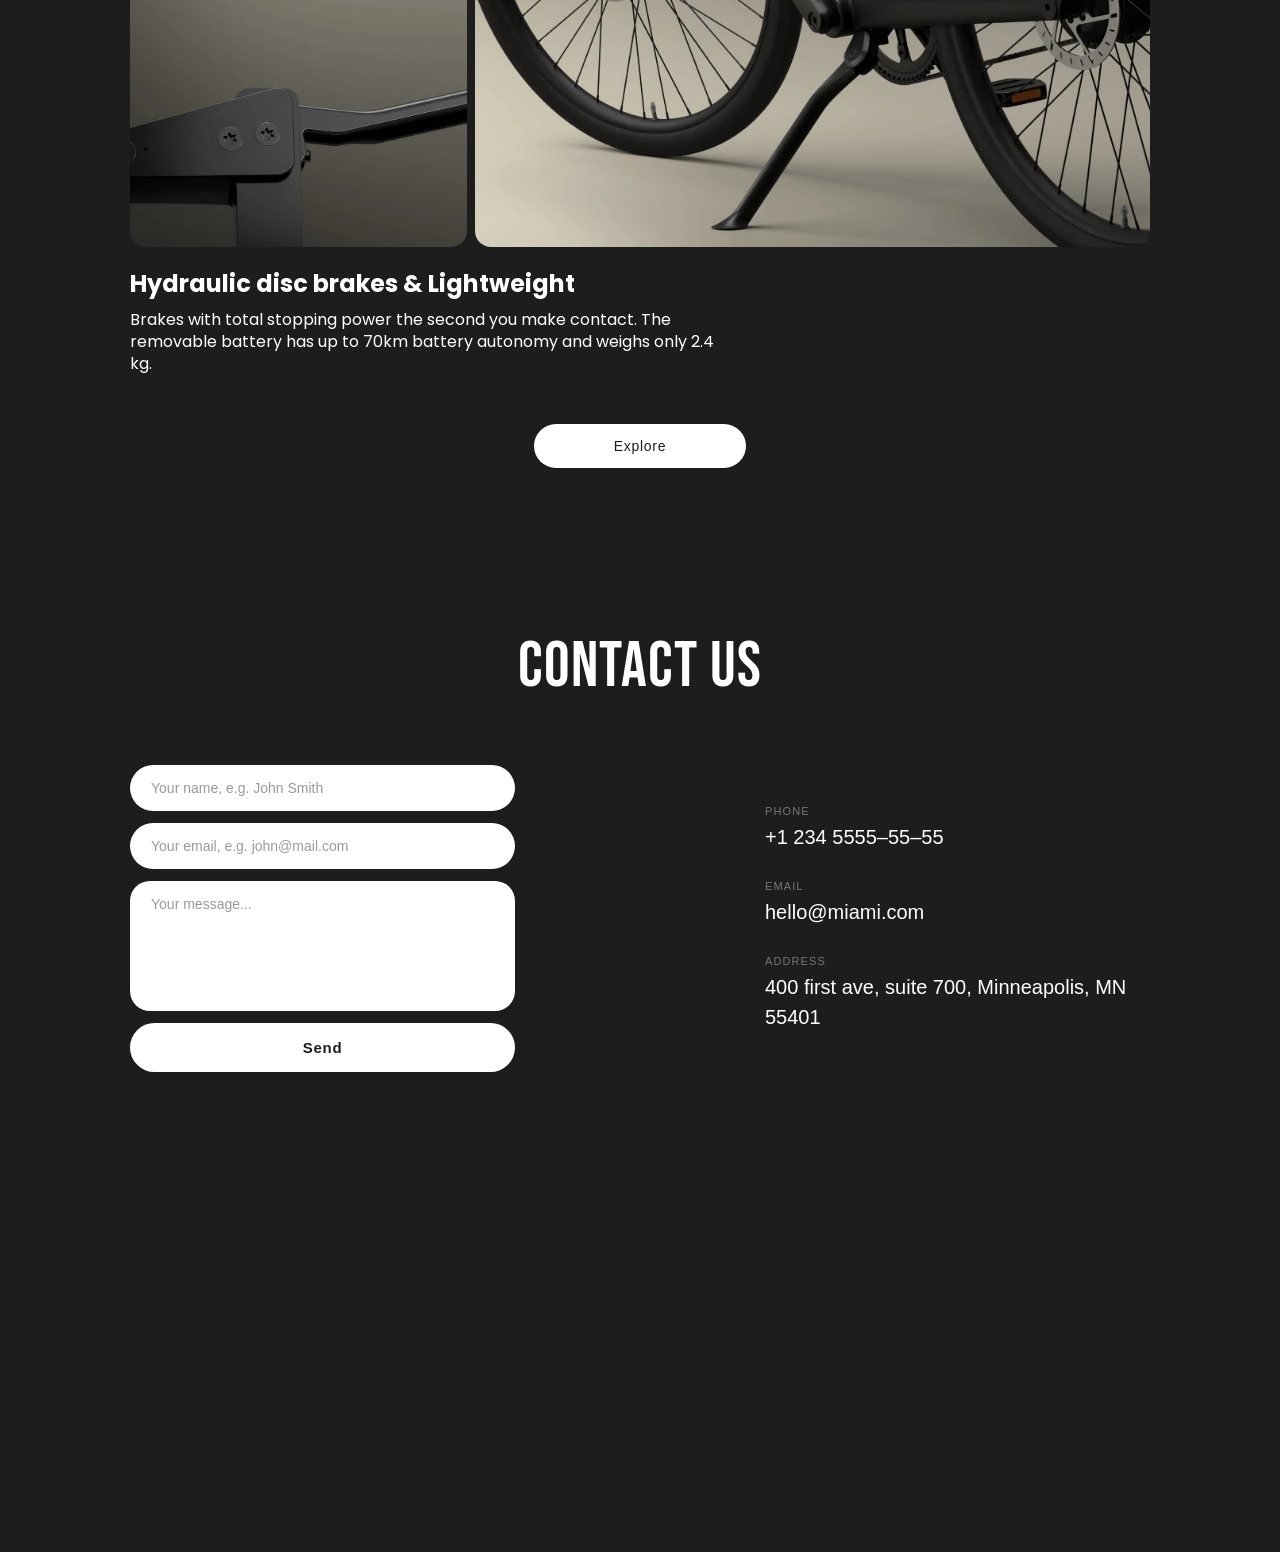
==== commit a227a53d: "fix 6" ====
--- a/index.html
+++ b/index.html
@@ -35,7 +35,9 @@
       <div class="header__inner">
         <a href="#" class="header__logo"><img src="src/img/MyBiKE.png" alt="MyBiKE" /></a>
         <div class="header__right">
-          <a href="tel:+12345555555" class="header__phone">+1 234 555&#8211;55&#8211;55</a>
+          <a href="tel:+12345555555" class="header__phone">
+
+          </a>
           <div class="header__icons">
             <a href="tel:+12345555555" class="header__icon-btn header__phone-btn"
             aria-label="Call">
@@ -44,20 +46,18 @@
               <span class="header__phone-tooltip">+1 234 555&#8211;55&#8211;55</span>
             </a>
             <button class="header__icon-btn header__burger-btn" id="menuOpen"
-
             aria-label="Menu">
               <svg viewBox="0 0 24 24">
                 <line x1="3" y1="6"
+
                 x2="21" y2="6"/>
                 <line x1="3" y1="12"
                 x2="21" y2="12"/>
-
-
                 <line x1="3" y1="18"
                 x2="21" y2="18"/>
               </svg>
               <img src="src/img/Icon-Burger-menu-hover.png"
-              alt="fgg" class="header__burger-hover" />
+              alt="menu" class="header__burger-hover" />
             </button>
           </div>
         </div>
@@ -165,8 +165,7 @@
             <input type="email" name="email"
             placeholder="Your email, e.g. john@mail.com" required />
             <textarea name="message" placeholder="Your message..."
-            required></textarea>
-
+             required></textarea>
             <button class="btn" type="submit">Send</button>
           </form>
           <div class="contact__info">
@@ -182,6 +181,7 @@
               <label>Address</label>
               <p>
                 <a href="https://www.google.com/maps/search/400+First+Ave+Suite+700+Minneapolis+MN+55401" target="_blank"
+
                 rel="noopener noreferrer">
                   400 first ave, suite 700, Minneapolis, MN 55401
                 </a>
@@ -190,9 +190,9 @@
           </div>
         </div>
       </div>
-      <div class="contact__photo">
+      <footer class="contact__photo">
         <img src="src/img/cyclists.jpg" alt="Cyclists" />
-      </div>
+      </footer>
     </section>
 
     <script type="module" src="src/scripts/main.js"></script>
--- a/src/styles/style.css
+++ b/src/styles/style.css
@@ -160,7 +160,7 @@
   background: none;
   border: none;
   cursor: pointer;
-  font-size: 28px;
+  font-size: 36px;
   color: #111;
   line-height: 1;
   padding: 0;
@@ -279,8 +279,8 @@
   display: flex;
   align-items: center;
   justify-content: space-between;
-  height: 52px;
-  padding: 0 60px 0 calc((100% - 1260px) / 2 + 60px);
+  height: 72px;
+  padding: 0 60px;
 }
 @media (max-width: 1024px) {
   .header__inner {
@@ -289,7 +289,7 @@
 }
 @media (max-width: 744px) {
   .header__inner {
-    padding: 0 60px 0 calc((100% - 1260px) / 2 + 60px);
+    padding: 0 32px;
   }
 }
 @media (max-width: 480px) {
@@ -314,7 +314,7 @@
   gap: 24px;
 }
 .header__phone {
-  display: none;
+  display: block;
   font-size: 13px;
   color: #ccc;
   text-decoration: none;
@@ -323,7 +323,7 @@
 .header__phone:hover {
   color: #fff;
 }
-@media (max-width: 744px) {
+@media (max-width: 1024px) {
   .header__phone {
     display: none;
   }
@@ -360,6 +360,11 @@
 .header__icon-btn.header__phone-btn:hover .header__icon-img {
   transform: rotate(-15deg) scale(1.15);
   opacity: 0.75;
+}
+@media (max-width: 1024px) {
+  .header__icon-btn.header__phone-btn .header__phone-tooltip {
+    display: none;
+  }
 }
 .header__icon-btn.header__phone-btn .header__phone-tooltip {
   position: absolute;
@@ -428,19 +433,6 @@
   overflow: hidden;
   background: #111;
 }
-.hero a {
-  display: block;
-  position: absolute;
-  inset: 0;
-  overflow: hidden;
-  z-index: 2;
-}
-.hero a:hover .hero__bike {
-  transform: scale(1.04);
-}
-.hero {
-  /* stylelint-disable-next-line no-descending-specificity */
-}
 .hero__bike {
   position: absolute;
   inset: 0;
@@ -450,7 +442,7 @@
      object-fit: cover;
   -o-object-position: center center;
      object-position: center center;
-  transition: transform 0.3s ease;
+  pointer-events: none;
 }
 @media (max-width: 480px) {
   .hero__bike {
@@ -631,6 +623,7 @@
      object-fit: cover;
   -o-object-position: center center;
      object-position: center center;
+  transition: transform 0.3s ease;
 }
 @media (max-width: 744px) {
   .details__photos a img {
@@ -670,6 +663,7 @@
   transform-origin: unset;
   -o-object-position: center center;
      object-position: center center;
+  transition: transform 0.3s ease;
 }
 .details__photos--col a:last-child img {
   transform: scaleX(-1);
@@ -700,6 +694,7 @@
   transform: none;
   -o-object-position: center center;
      object-position: center center;
+  transition: transform 0.3s ease;
 }
 .details__photos--reverse a:hover img {
   transform: scale(1.05);
@@ -744,16 +739,16 @@
 }
 
 .contact {
-  padding: 100px 0 0;
+  padding: 60px 0 0;
 }
 @media (max-width: 1024px) {
   .contact {
-    padding-top: 72px;
+    padding-top: 48px;
   }
 }
 @media (max-width: 480px) {
   .contact {
-    padding-top: 52px;
+    padding-top: 32px;
   }
 }
 .contact .container {
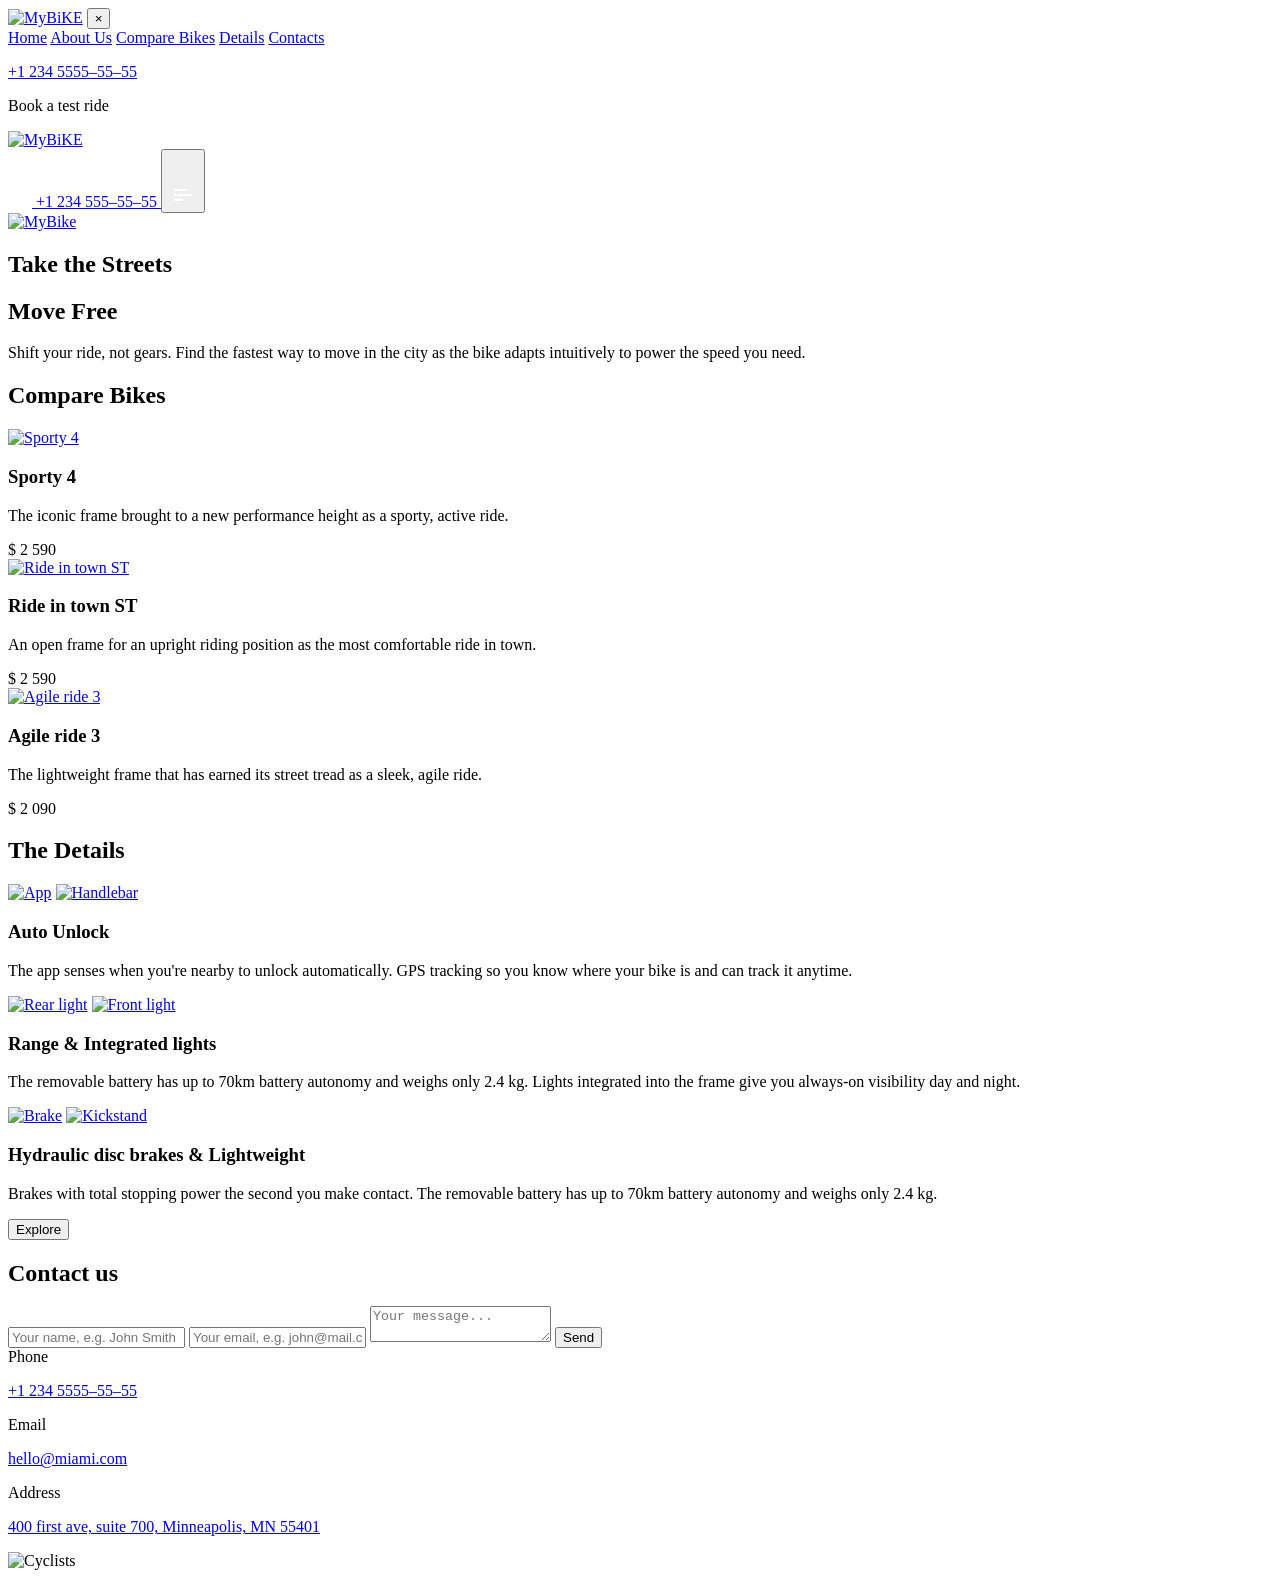
==== commit 0147f539: "make build" ====
--- a/index.html
+++ b/index.html
@@ -4,18 +4,19 @@
     <meta charset="UTF-8" />
     <meta name="viewport" content="width=device-width, initial-scale=1.0" />
     <title>MyBiKE — Take the Streets</title>
-    <link rel="icon" href="src/img/Vector.png"
+    <link rel="icon" href="/layout_landing-page/assets/Vector-6g5HnVdl.png"
     type="image/png" />
     <link rel="preconnect" href="https://fonts.googleapis.com" />
     <link rel="preconnect" href="https://fonts.gstatic.com"
     crossorigin="anonymous" />
     <link href="https://fonts.googleapis.com/css2?family=Bebas+Neue&family=Inter:wght@400;500;600;700&family=Poppins:wght@400;500;600;700&display=swap" rel="stylesheet" />
-    <link rel="stylesheet" href="src/styles/style.css" />
+    <script type="module" crossorigin src="/layout_landing-page/assets/index-DCGdaflS.js"></script>
+    <link rel="stylesheet" crossorigin href="/layout_landing-page/assets/index-CrZSzYPE.css">
   </head>
   <body>
     <div class="mobile-menu" id="mobileMenu">
       <div class="mobile-menu__top">
-        <a href="#" class="mobile-menu__logo"><img src="src/img/MyBiKE.png" alt="MyBiKE" /></a>
+        <a href="#" class="mobile-menu__logo"><img src="/layout_landing-page/assets/MyBiKE-Ca8Lr6zF.png" alt="MyBiKE" /></a>
         <button class="mobile-menu__close" id="menuClose">&#215;</button>
       </div>
       <nav class="mobile-menu__nav">
@@ -33,7 +34,7 @@
 
     <header class="header">
       <div class="header__inner">
-        <a href="#" class="header__logo"><img src="src/img/MyBiKE.png" alt="MyBiKE" /></a>
+        <a href="#" class="header__logo"><img src="/layout_landing-page/assets/MyBiKE-Ca8Lr6zF.png" alt="MyBiKE" /></a>
         <div class="header__right">
           <a href="tel:+12345555555" class="header__phone">
 
@@ -41,7 +42,7 @@
           <div class="header__icons">
             <a href="tel:+12345555555" class="header__icon-btn header__phone-btn"
             aria-label="Call">
-              <img src="src/img/Icon-Phone-call.png" alt="Call"
+              <img src="[data-uri]" alt="Call"
               class="header__icon-img" />
               <span class="header__phone-tooltip">+1 234 555&#8211;55&#8211;55</span>
             </a>
@@ -56,7 +57,7 @@
                 <line x1="3" y1="18"
                 x2="21" y2="18"/>
               </svg>
-              <img src="src/img/Icon-Burger-menu-hover.png"
+              <img src="[data-uri]"
               alt="menu" class="header__burger-hover" />
             </button>
           </div>
@@ -66,7 +67,7 @@
 
     <section class="hero">
       <a href="#">
-        <img class="hero__bike" src="src/img/bike_black.jpg"
+        <img class="hero__bike" src="/layout_landing-page/assets/bike_black-DirK2FHl.jpg"
         alt="MyBike" />
       </a>
       <div class="hero__content">
@@ -90,7 +91,7 @@
         <div class="compare__grid">
           <div class="compare__card">
             <a href="#" class="compare__img-wrap">
-              <img src="src/img/bike_green.png" alt="Sporty 4" />
+              <img src="/layout_landing-page/assets/bike_green-TseB8A5t.png" alt="Sporty 4" />
             </a>
             <h3 class="compare__name">Sporty 4</h3>
             <p class="compare__desc">The iconic frame brought to a new performance height as a sporty, active ride.</p>
@@ -98,7 +99,7 @@
           </div>
           <div class="compare__card">
             <a href="#" class="compare__img-wrap">
-              <img src="src/img/bike_beige.png" alt="Ride in town ST" />
+              <img src="/layout_landing-page/assets/bike_beige-DDMDsvO9.png" alt="Ride in town ST" />
             </a>
             <h3 class="compare__name">Ride in town ST</h3>
             <p class="compare__desc">An open frame for an upright riding position as the most comfortable ride in town.</p>
@@ -106,7 +107,7 @@
           </div>
           <div class="compare__card">
             <a href="#" class="compare__img-wrap">
-              <img src="src/img/bike_white.png" alt="Agile ride 3" />
+              <img src="/layout_landing-page/assets/bike_white-uDVfA6cl.png" alt="Agile ride 3" />
             </a>
             <h3 class="compare__name">Agile ride 3</h3>
             <p class="compare__desc">The lightweight frame that has earned its street tread as a sleek, agile ride.</p>
@@ -121,8 +122,8 @@
         <h2 class="section-title">The Details</h2>
         <div class="details__row">
           <div class="details__photos">
-            <a href="#"><img src="src/img/app.png" alt="App" /></a>
-            <a href="#"><img src="src/img/handlebar.png" alt="Handlebar" /></a>
+            <a href="#"><img src="/layout_landing-page/assets/app-D6BeTA2i.png" alt="App" /></a>
+            <a href="#"><img src="/layout_landing-page/assets/handlebar-JbODimUo.png" alt="Handlebar" /></a>
           </div>
           <div class="details__info">
             <h3>Auto Unlock</h3>
@@ -131,8 +132,8 @@
         </div>
         <div class="details__row">
           <div class="details__photos details__photos--col">
-            <a href="#"><img src="src/img/bike_light_rear.png" alt="Rear light" /></a>
-            <a href="#"><img src="src/img/bike_light_front.png" alt="Front light" /></a>
+            <a href="#"><img src="/layout_landing-page/assets/bike_light_rear-CDbJ7TWv.png" alt="Rear light" /></a>
+            <a href="#"><img src="/layout_landing-page/assets/bike_light_front-4lQvrVyY.png" alt="Front light" /></a>
           </div>
           <div class="details__info">
             <h3>Range &amp; Integrated lights</h3>
@@ -141,8 +142,8 @@
         </div>
         <div class="details__row">
           <div class="details__photos details__photos--reverse">
-            <a href="#"><img src="src/img/brake1.png" alt="Brake" /></a>
-            <a href="#"><img src="src/img/kickstand1.png" alt="Kickstand" /></a>
+            <a href="#"><img src="/layout_landing-page/assets/brake1-CdN93_HQ.png" alt="Brake" /></a>
+            <a href="#"><img src="/layout_landing-page/assets/kickstand1-CfIuESk4.png" alt="Kickstand" /></a>
           </div>
           <div class="details__info">
             <h3>Hydraulic disc brakes &amp; Lightweight</h3>
@@ -191,10 +192,9 @@
         </div>
       </div>
       <footer class="contact__photo">
-        <img src="src/img/cyclists.jpg" alt="Cyclists" />
+        <img src="/layout_landing-page/assets/cyclists-Cm3B6iBv.jpg" alt="Cyclists" />
       </footer>
     </section>
 
-    <script type="module" src="src/scripts/main.js"></script>
   </body>
 </html>
